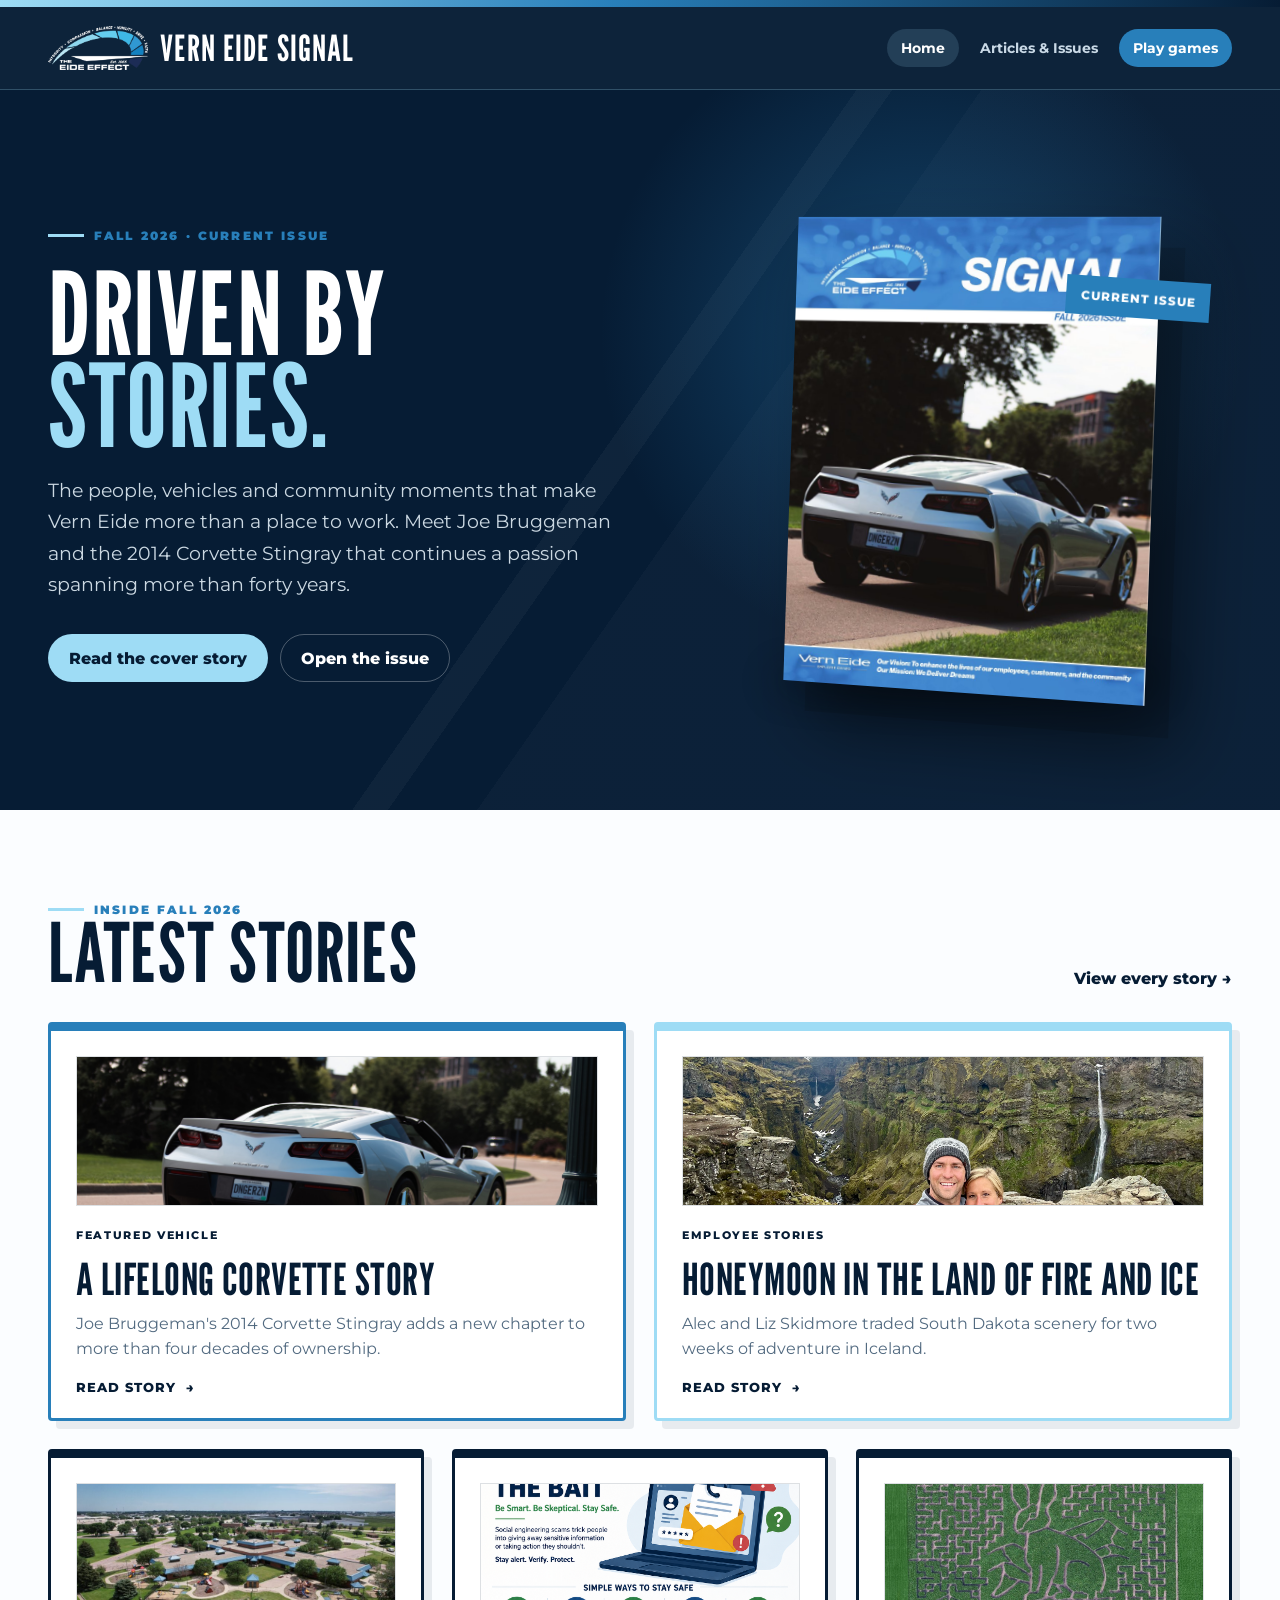
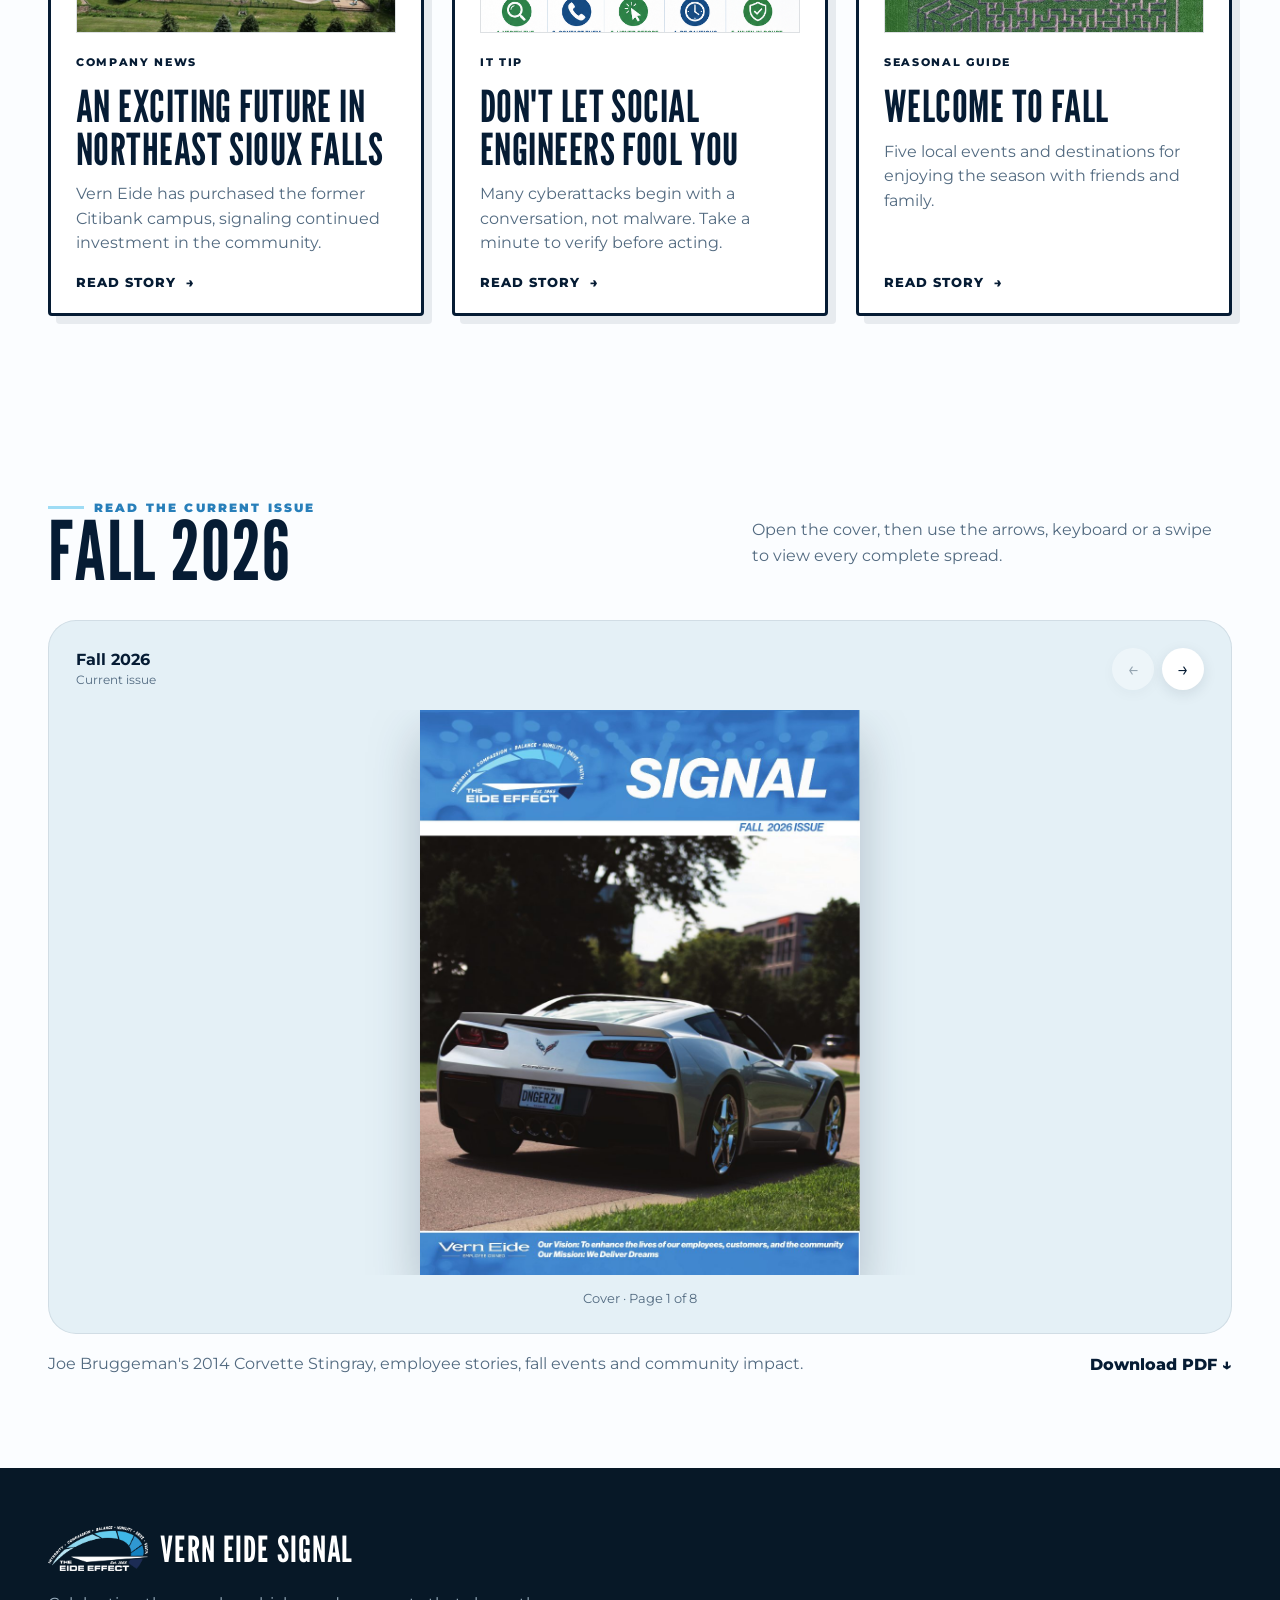
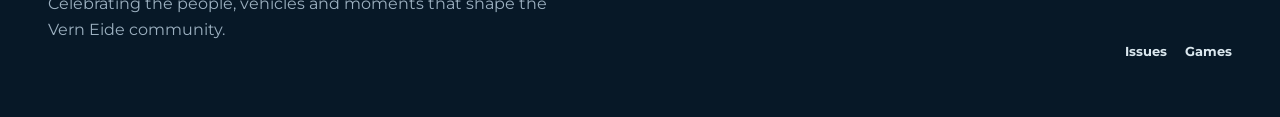
==== index.html @ 960f1b17 "Publish Vern Eide Signal site" ====
<!doctype html><html lang="en"><head><meta charset="utf-8"><meta name="viewport" content="width=device-width,initial-scale=1"><meta name="description" content="Vern Eide Signal - stories, people and daily games from Vern Eide."><title>Vern Eide Signal</title><link rel="stylesheet" href="css/site.css"></head>
<body><div class="site-shell"><div class="topline"></div><header class="site-header"><div class="nav-wrap"><a class="brand" href="index.html" aria-label="Vern Eide Signal home"><img class="brand-logo" src="assets/images/eide-effect-logo.png" alt="The Eide Effect"><span class="brand-word">Vern Eide Signal</span></a><button class="menu-button" aria-label="Open menu" aria-expanded="false">☰</button><nav class="site-nav" aria-label="Primary"><a href="index.html" aria-current="page">Home</a><a href="articles.html">Articles &amp; Issues</a><a href="games.html" class="nav-games">Play games</a></nav></div></header>
<main><section class="hero"><div class="hero-inner"><div><div class="eyebrow">Fall 2026 · Current issue</div><h1>Driven by <em>stories.</em></h1><p class="hero-copy">The people, vehicles and community moments that make Vern Eide more than a place to work. Meet Joe Bruggeman and the 2014 Corvette Stingray that continues a passion spanning more than forty years.</p><div class="button-row"><button class="button button-primary" data-article="joe-corvette">Read the cover story</button><a class="button button-secondary" href="#current-issue">Open the issue</a></div></div><div class="cover-stage"><span class="issue-tab">Current issue</span><img class="issue-cover" src="assets/pages/fall26/page-1.jpg" alt="Cover of Vern Eide Signal, Fall 2026"></div></div></section>
<section class="section"><div class="section-head"><div><div class="eyebrow">Inside Fall 2026</div><h2 class="section-title">Latest stories</h2></div><a class="text-link" href="articles.html">View every story &rarr;</a></div><div class="article-grid" data-article-grid data-limit="5"></div></section>
<section class="section current-reader" id="current-issue"><div class="section-head"><div><div class="eyebrow">Read the current issue</div><h2 class="section-title">Fall 2026</h2></div><p class="section-intro">Open the cover, then use the arrows, keyboard or a swipe to view every complete spread.</p></div><div class="archive-layout current-issue-layout"><aside class="issue-list" id="issueList" data-current-only="true" aria-label="Current issue"></aside><div><div class="reader"><div class="reader-top"><div class="reader-title"><strong id="readerTitle"></strong><span id="readerSubtitle"></span></div><div class="reader-actions"><button id="prevPage" aria-label="Previous spread">←</button><button id="nextPage" aria-label="Next spread">→</button></div></div><div class="book-stage"><div class="book cover" id="book"><img class="book-page book-page-left" id="readerPageLeft" alt=""><img class="book-page book-page-right" id="readerPageRight" alt=""></div></div><div class="page-count" id="pageCount"></div></div><div class="issue-note"><p id="issueNote"></p><a class="download-link" id="issueDownload" download>Download PDF ↓</a></div></div></div></section></main>
<footer class="site-footer"><div class="footer-inner"><div><a class="brand" href="index.html"><img class="brand-logo" src="assets/images/eide-effect-logo.png" alt="The Eide Effect"><span class="brand-word">Vern Eide Signal</span></a><p>Celebrating the people, vehicles and moments that shape the Vern Eide community.</p></div><div class="footer-links"><a href="articles.html">Issues</a><a href="games.html">Games</a></div></div></footer></div>
<div class="article-modal" id="articleModal" aria-hidden="true"><div class="modal-scrim" data-close-modal></div><article class="article-sheet" role="dialog" aria-modal="true" aria-labelledby="articleTitle"><button class="modal-close" data-close-modal aria-label="Close article">×</button><div id="articleContent"></div></article></div><script src="js/content.js"></script><script src="js/site.js"></script><script src="js/reader.js"></script></body></html>
---- css/site.css ----
@import url('https://fonts.googleapis.com/css2?family=League+Gothic&family=Montserrat:wght@400;500;600;700;800;900&display=swap');

:root {
  --ink: #061c34;
  --ink-2: #0b2f54;
  --blue: #061c34;
  --blue-bright: #287fba;
  --baby-blue: #9edcf5;
  --medium-blue: #287fba;
  --paper: #eef7fb;
  --cream: #fbfdff;
  --muted: #526a80;
  --line: rgba(16,37,61,.14);
  --shadow: 0 24px 70px rgba(13,38,61,.18);
  --radius: 22px;
}

* { box-sizing: border-box; }
html { scroll-behavior: smooth; }
body { margin: 0; font-family: "Gotham", "Montserrat", system-ui, sans-serif; color: var(--ink); background: var(--cream); }
body.modal-open { overflow: hidden; }
a { color: inherit; text-decoration: none; }
button { font: inherit; }
img { max-width: 100%; display: block; }
.site-shell { transition: filter .25s ease, transform .25s ease; }
body.modal-open .site-shell { filter: blur(7px) brightness(.62); transform: scale(.995); pointer-events: none; }

.topline { height: 7px; background: linear-gradient(90deg,var(--baby-blue),var(--medium-blue) 48%,var(--blue)); }
.site-header { position: sticky; top: 0; z-index: 20; background: rgba(6,28,52,.97); backdrop-filter: blur(16px); border-bottom: 1px solid rgba(158,220,245,.24); }
.nav-wrap { max-width: 1240px; min-height: 82px; margin: auto; padding: 0 28px; display: flex; align-items: center; justify-content: space-between; gap: 24px; }
.brand { display: inline-flex; align-items: center; gap: 12px; }
.brand-logo { width:100px; height:45px; object-fit:contain; flex:0 0 auto; }
.brand-word { color:#fff; font: 400 36px/.85 "Gotham Condensed", "League Gothic", "Arial Narrow", sans-serif; letter-spacing: .025em; text-transform: uppercase; }
.site-nav { display:flex; gap:7px; align-items:center; }
.site-nav a { padding:10px 14px; border-radius:999px; color:#c9d9e6; font-weight:700; font-size:14px; }
.site-nav a:hover,.site-nav a[aria-current="page"] { color:#fff; background:rgba(158,220,245,.15); }
.nav-games { background:var(--medium-blue)!important; color:white!important; }
.menu-button { display:none; border:0; background:none; color:#fff; font-size:26px; }

.hero { min-height: 720px; overflow:hidden; position:relative; background: var(--ink); color:white; }
.hero::before { content:""; position:absolute; inset:0; background: radial-gradient(circle at 72% 34%, rgba(40,127,186,.42), transparent 31%), linear-gradient(125deg, transparent 48%, rgba(255,255,255,.035) 48% 50%, transparent 50% 55%, rgba(255,255,255,.025) 55%); }
.hero-inner { max-width:1240px; min-height:720px; margin:auto; padding:74px 28px 64px; display:grid; grid-template-columns:1.05fr .95fr; align-items:center; gap:70px; position:relative; }
.eyebrow { display:flex; align-items:center; gap:10px; color:var(--blue-bright); font-size:12px; font-weight:900; letter-spacing:.18em; text-transform:uppercase; }
.eyebrow::before { content:""; width:36px; height:3px; background:var(--baby-blue); }
.hero h1 { font: 400 clamp(70px,9vw,126px)/.8 "Gotham Condensed", "League Gothic", "Arial Narrow", sans-serif; margin:24px 0; letter-spacing:.005em; text-transform:uppercase; }
.hero h1 em { color:var(--baby-blue); font-style:normal; }
.hero-copy { font-size:19px; line-height:1.65; color:#cbd8e2; max-width:590px; }
.button-row { display:flex; flex-wrap:wrap; gap:12px; margin-top:34px; }
.button { display:inline-flex; align-items:center; justify-content:center; min-height:48px; padding:0 20px; border-radius:999px; border:1px solid transparent; font-weight:800; cursor:pointer; transition:.2s ease; }
.button:hover { transform:translateY(-2px); }
.button-primary { background:var(--baby-blue); color:var(--ink); }
.button-secondary { border-color:rgba(255,255,255,.28); color:white; background:transparent; }
.cover-stage { position:relative; min-height:550px; display:grid; place-items:center; perspective:1400px; }
.cover-stage::after { content:""; position:absolute; width:74%; height:30px; bottom:34px; background:#06111c; filter:blur(18px); border-radius:50%; opacity:.72; }
.issue-cover { width:min(370px,80%); aspect-ratio:630/810; object-fit:cover; transform:rotateY(-12deg) rotateZ(2deg); box-shadow: 24px 30px 0 rgba(0,0,0,.12), 30px 40px 70px rgba(0,0,0,.5); position:relative; z-index:2; transition:.35s ease; }
.issue-cover:hover { transform:rotateY(-5deg) rotateZ(0); }
.issue-tab { position:absolute; z-index:3; right:4%; top:18%; padding:12px 15px; background:var(--medium-blue); color:white; font-size:12px; font-weight:800; letter-spacing:.08em; text-transform:uppercase; transform:rotate(4deg); }

.section { max-width:1240px; margin:auto; padding:92px 28px; }
.section-head { display:flex; align-items:end; justify-content:space-between; gap:24px; margin-bottom:34px; }
.section-title { margin:0; font:400 clamp(54px,7vw,82px)/.86 "Gotham Condensed", "League Gothic", "Arial Narrow", sans-serif; letter-spacing:.01em; text-transform:uppercase; }
.section-intro { color:var(--muted); max-width:480px; line-height:1.65; }
.text-link { font-weight:800; color:var(--blue); white-space:nowrap; }
.article-grid { display:grid; grid-template-columns:repeat(12,1fr); gap:28px; }
.article-card { grid-column:span 4; border:3px solid var(--blue); border-top-width:9px; border-radius:4px; padding:25px 25px 23px; cursor:pointer; display:flex; flex-direction:column; min-height:315px; background:#fff; box-shadow:8px 8px 0 rgba(6,28,52,.08); transition:.2s ease; }
.article-card:first-child { grid-column:span 6; border-color:var(--medium-blue); }
.article-card:nth-child(2) { grid-column:span 6; border-color:var(--baby-blue); }
.article-card:hover { transform:translate(-3px,-5px); box-shadow:12px 14px 0 rgba(6,28,52,.1); }
.article-card .meta { font-size:11px; font-weight:800; letter-spacing:.15em; text-transform:uppercase; color:var(--blue); }
.article-card h3 { font:400 44px/.96 "Gotham Condensed", "League Gothic", "Arial Narrow", sans-serif; letter-spacing:.01em; text-transform:uppercase; margin:16px 0 12px; }
.article-card p { color:var(--muted); line-height:1.55; margin:0 0 18px; }
.article-thumb { width:100%; height:150px; object-fit:cover; object-position:center; margin-bottom:22px; border:1px solid var(--line); }
.article-card-copy { display:flex; flex-direction:column; flex:1; }
[data-article="social-engineering"] .article-thumb { object-position:center 18%; }
.read-more { margin-top:auto; font-weight:800; font-size:13px; text-transform:uppercase; letter-spacing:.08em; }

.dispatch { background:var(--paper); }
.dispatch-inner { max-width:1240px; margin:auto; padding:78px 28px; display:grid; grid-template-columns:1fr 1fr; gap:80px; align-items:center; }
.dispatch-copy h2 { font:400 clamp(58px,7vw,86px)/.86 "Gotham Condensed", "League Gothic", "Arial Narrow", sans-serif; letter-spacing:.01em; text-transform:uppercase; margin:18px 0 24px; }
.dispatch-copy p { color:var(--muted); line-height:1.7; }
.page-fan { min-height:400px; position:relative; }
.page-fan img { position:absolute; width:270px; aspect-ratio:630/810; object-fit:cover; box-shadow:var(--shadow); border:8px solid white; }
.page-fan img:nth-child(1) { left:10%; top:28px; transform:rotate(-8deg); }
.page-fan img:nth-child(2) { left:34%; top:0; transform:rotate(4deg); }

.page-hero { background:var(--ink); color:white; padding:70px 28px 76px; }
.page-hero-inner { max-width:1184px; margin:auto; }
.page-hero h1 { font:400 clamp(72px,10vw,126px)/.8 "Gotham Condensed", "League Gothic", "Arial Narrow", sans-serif; letter-spacing:.01em; text-transform:uppercase; margin:28px 0 20px; }
.page-hero p { color:#cbd8e2; max-width:660px; line-height:1.65; font-size:18px; }

.archive-layout { display:grid; grid-template-columns:260px 1fr; gap:46px; align-items:start; }
.current-issue-layout { grid-template-columns:1fr; }
.current-issue-layout .issue-list { display:none; }
.issue-list { display:grid; gap:10px; position:sticky; top:112px; }
.issue-choice { border:1px solid var(--line); background:white; text-align:left; padding:16px; border-radius:14px; cursor:pointer; color:var(--ink); }
.issue-choice strong,.issue-choice span { display:block; }
.issue-choice span { color:var(--muted); font-size:12px; margin-top:4px; }
.issue-choice.active { color:white; background:var(--blue); border-color:var(--blue); }
.reader { background:#e4f0f6; border-radius:28px; padding:28px; min-height:650px; box-shadow:inset 0 0 0 1px rgba(16,37,61,.09); }
.reader-top { display:flex; justify-content:space-between; align-items:center; margin-bottom:20px; gap:16px; }
.reader-title strong,.reader-title span { display:block; }
.reader-title span { color:var(--muted); font-size:12px; margin-top:3px; }
.reader-actions { display:flex; gap:8px; }
.reader-actions button { width:42px; height:42px; border-radius:50%; border:0; background:white; color:var(--ink); font-size:20px; cursor:pointer; box-shadow:0 4px 14px rgba(16,37,61,.1); }
.reader-actions button:disabled { opacity:.35; }
.book-stage { position:relative; display:grid; place-items:center; min-height:530px; perspective:1800px; overflow:hidden; }
.book { position:relative; width:min(900px,100%); aspect-ratio:1260/810; display:grid; grid-template-columns:1fr 1fr; transform-style:preserve-3d; filter:drop-shadow(0 25px 25px rgba(16,37,61,.25)); transition:width .45s ease, aspect-ratio .45s ease; }
.book::after { content:""; position:absolute; z-index:3; left:50%; top:0; bottom:0; width:2px; transform:translateX(-1px); background:linear-gradient(90deg,rgba(0,0,0,.26),rgba(255,255,255,.6),rgba(0,0,0,.18)); box-shadow:0 0 14px rgba(0,0,0,.22); }
.book.cover,.book.single-last { width:min(440px,55%); aspect-ratio:630/810; display:block; }
.book.cover::after,.book.single-last::after { display:none; }
.book-page { width:100%; height:100%; min-width:0; object-fit:contain; background:white; backface-visibility:hidden; }
.book-page-left { transform-origin:right center; }
.book-page-right { transform-origin:left center; }
.book.cover .book-page-right,.book.single-last .book-page-right { display:none; }
.book.flipping-next:not(.from-cover) .book-page-right,.book.cover.flipping-next .book-page-left,.book.from-cover.flipping-next .book-page-left { animation:flipNext .56s ease both; }
.book.flipping-prev .book-page-left { animation:flipPrev .56s ease both; }
@keyframes flipNext { 0%{transform:rotateY(0);filter:brightness(1)} 48%{transform:rotateY(-88deg);filter:brightness(.62)} 49%{opacity:0} 50%{transform:rotateY(88deg);opacity:0} 51%{opacity:1} 100%{transform:rotateY(0);filter:brightness(1)} }
@keyframes flipPrev { 0%{transform:rotateY(0)} 48%{transform:rotateY(88deg);filter:brightness(.62)} 49%{opacity:0} 50%{transform:rotateY(-88deg);opacity:0} 51%{opacity:1} 100%{transform:rotateY(0)} }
.page-count { text-align:center; color:var(--muted); font-size:13px; margin-top:15px; }
.issue-note { margin-top:18px; display:flex; align-items:center; justify-content:space-between; gap:18px; }
.issue-note p { color:var(--muted); margin:0; line-height:1.5; }
.download-link { color:var(--blue); font-weight:800; white-space:nowrap; }

.game-feature-grid { display:grid; grid-template-columns:1fr 1fr; gap:24px; }
.game-feature { min-height:460px; border-radius:28px; padding:40px; overflow:hidden; position:relative; display:flex; flex-direction:column; color:white; background:var(--ink); }
.game-feature.sudoku { background:var(--medium-blue); }
.game-feature h2 { font:400 70px/.9 "Gotham Condensed", "League Gothic", "Arial Narrow", sans-serif; letter-spacing:.02em; text-transform:uppercase; margin:16px 0; }
.game-feature p { color:#dbe8ef; line-height:1.6; max-width:420px; }
.game-feature .button { align-self:flex-start; margin-top:auto; background:white; color:var(--ink); }
.tile-art { position:absolute; right:-8px; bottom:-18px; display:grid; grid-template-columns:repeat(5,54px); gap:6px; transform:rotate(-8deg); opacity:.95; }
.tile-art span { width:54px;height:54px;display:grid;place-items:center;background:#42546a;color:white;font-weight:800;font-size:22px;border-radius:4px; }
.tile-art .blue { background:#005CB9; }.tile-art .yellow{background:#F5A623;color:var(--ink)}
.sudoku-art { position:absolute; width:250px; height:250px; right:-20px; bottom:-18px; display:grid;grid-template-columns:repeat(9,1fr); background:white;border:3px solid var(--ink);transform:rotate(7deg); }
.sudoku-art span { border:1px solid #b6c1c8; display:grid;place-items:center;color:var(--ink);font-weight:700; }

.article-modal { position:fixed; inset:0; z-index:100; display:none; place-items:center; padding:28px; }
.article-modal.open { display:grid; }
.modal-scrim { position:absolute; inset:0; background:rgba(5,16,27,.68); }
.article-sheet { position:relative; width:min(900px,100%); max-height:90vh; overflow:auto; background:var(--cream); border-radius:24px; box-shadow:0 30px 100px rgba(0,0,0,.45); }
.modal-close { position:sticky; float:right; top:18px; right:18px; z-index:2; width:44px;height:44px;border:0;border-radius:50%;background:var(--ink);color:white;font-size:25px;cursor:pointer; margin:18px; }
.article-image { height:310px; overflow:hidden; clear:both; background:var(--paper); }
.article-image img { width:100%; height:100%; object-fit:cover; object-position:center 34%; filter:saturate(.88); }
.article-image-social-engineering { height:min(62vh,620px); background:#fff; }
.article-image-social-engineering img { object-fit:contain; object-position:center; filter:none; }
.article-copy { max-width:700px; margin:auto; padding:54px 32px 68px; }
.article-copy .category { color:var(--blue); text-transform:uppercase; letter-spacing:.16em; font-size:12px; font-weight:800; }
.article-copy h2 { font:400 clamp(58px,8vw,88px)/.86 "Gotham Condensed", "League Gothic", "Arial Narrow", sans-serif; letter-spacing:.01em; text-transform:uppercase; margin:20px 0; }
.article-copy .dek { font:700 20px/1.45 "Gotham", "Montserrat", sans-serif; color:var(--muted); }
.article-copy .byline { font-size:12px;font-weight:800;text-transform:uppercase;letter-spacing:.1em;border-block:1px solid var(--line);padding:16px 0;margin:26px 0 30px; }
.article-copy .body p { font:500 18px/1.75 "Gotham", "Montserrat", sans-serif; margin:0 0 1.25em; }

.site-footer { background:#071827; color:white; }
.footer-inner { max-width:1240px; margin:auto; padding:58px 28px; display:flex; justify-content:space-between; gap:32px; align-items:end; }
.footer-inner p { color:#9cb0c0; max-width:520px; line-height:1.6; }
.footer-links { display:flex; gap:18px; color:#dbe8ef; font-size:13px; font-weight:700; }
.corrupt-note { margin-top:28px; padding:16px 18px; border:1px dashed #bdc8cd; border-radius:14px; color:var(--muted); font-size:13px; }

@media (max-width:900px) {
  .hero-inner,.dispatch-inner { grid-template-columns:1fr; }
  .hero-inner { padding-top:60px; }
  .cover-stage { min-height:460px; }
  .article-card,.article-card:first-child,.article-card:nth-child(2) { grid-column:span 6; }
  .archive-layout { grid-template-columns:1fr; }
  .issue-list { position:static; grid-template-columns:repeat(2,1fr); }
  .game-feature-grid { grid-template-columns:1fr; }
}
@media (max-width:680px) {
  .nav-wrap { min-height:70px;padding:0 18px; }
  .site-nav { display:none; position:absolute; left:0;right:0;top:70px;background:var(--ink);padding:16px 18px 22px;flex-direction:column;align-items:stretch;border-bottom:1px solid rgba(158,220,245,.24); }
  .site-nav.open { display:flex; }
  .menu-button { display:block; }
  .hero-inner { padding-inline:20px;gap:20px; }
  .hero h1 { font-size:58px; }
  .section,.dispatch-inner { padding:64px 20px; }
  .section-head { align-items:start;flex-direction:column; }
  .article-card,.article-card:first-child,.article-card:nth-child(2) { grid-column:1/-1; min-height:250px; }
  .brand-logo { width:74px; height:34px; }.brand-word{font-size:29px}
  .page-fan { min-height:330px; }.page-fan img{width:210px}.page-fan img:nth-child(2){left:32%}
  .issue-list { grid-template-columns:1fr; }
  .reader { padding:16px;min-height:420px; }.book-stage{min-height:340px}.book{width:100%}.book.cover,.book.single-last{width:56%}
  .issue-note,.footer-inner { align-items:start;flex-direction:column; }
  .game-feature { padding:30px;min-height:430px; }.tile-art{opacity:.42}.sudoku-art{opacity:.42}
  .article-modal { padding:10px; }.article-image{height:220px}.article-copy{padding:38px 22px 50px}
}
@media (prefers-reduced-motion:reduce){*,*::before,*::after{scroll-behavior:auto!important;animation-duration:.01ms!important;transition-duration:.01ms!important}}
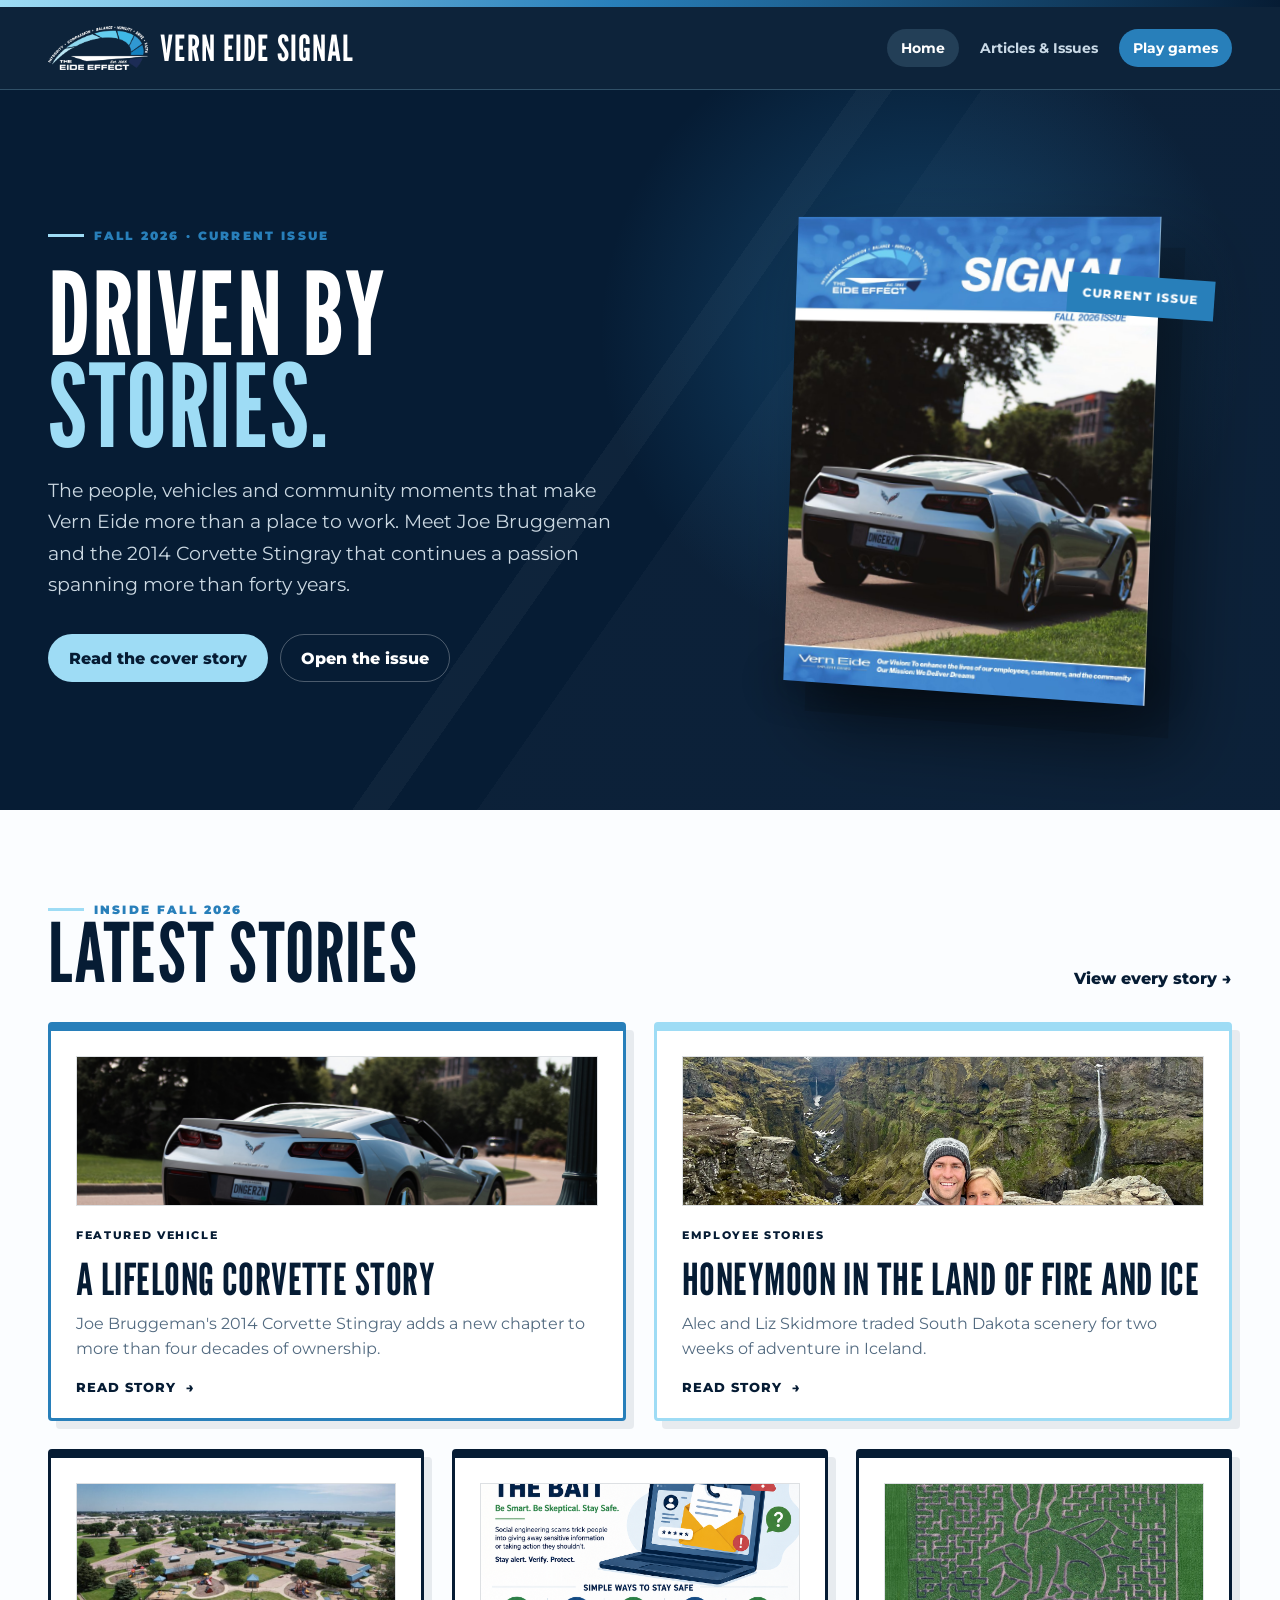
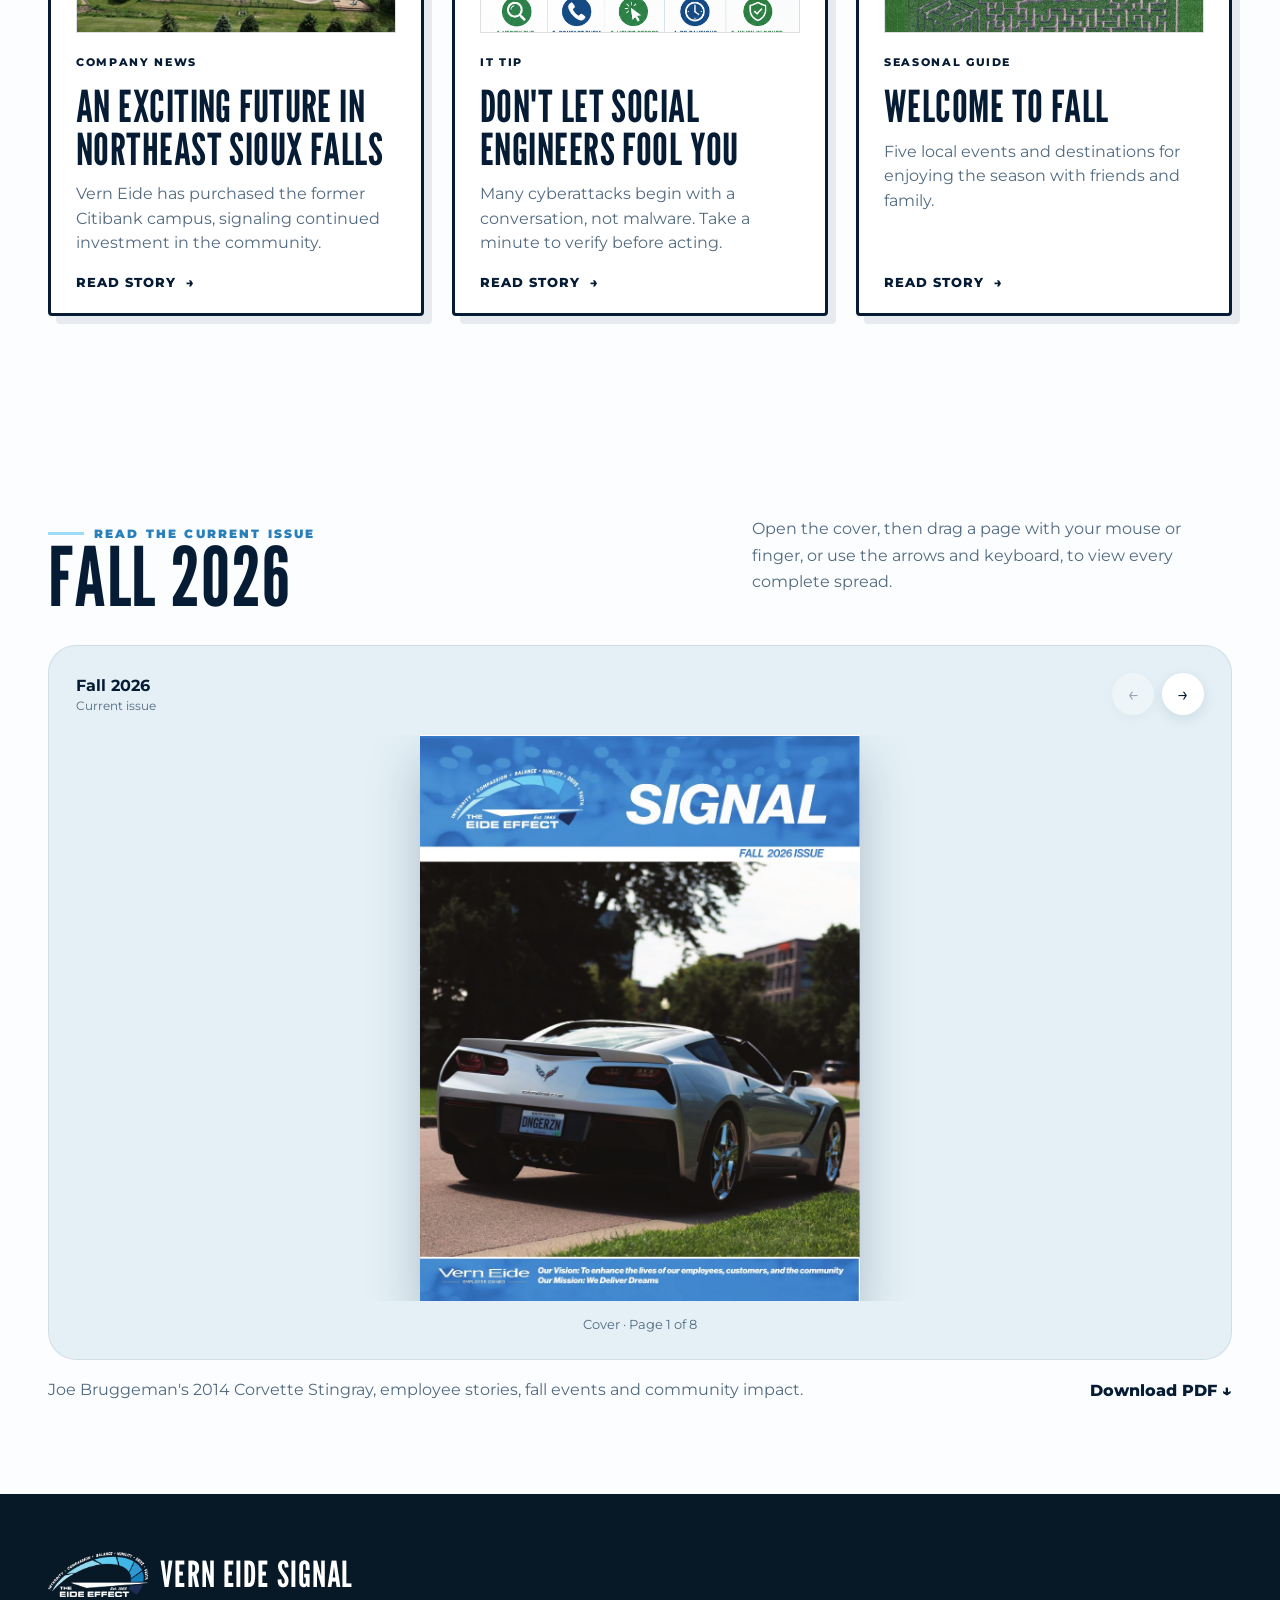
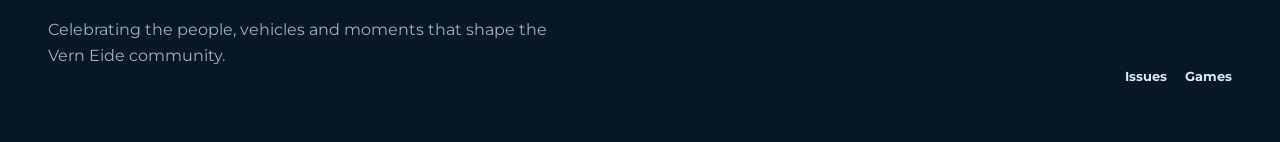
==== commit b190ceba: "Enhance issue reader and restore game interactions" ====
--- a/index.html
+++ b/index.html
@@ -1,7 +1,7 @@
 <!doctype html><html lang="en"><head><meta charset="utf-8"><meta name="viewport" content="width=device-width,initial-scale=1"><meta name="description" content="Vern Eide Signal - stories, people and daily games from Vern Eide."><title>Vern Eide Signal</title><link rel="stylesheet" href="css/site.css"></head>
-<body><div class="site-shell"><div class="topline"></div><header class="site-header"><div class="nav-wrap"><a class="brand" href="index.html" aria-label="Vern Eide Signal home"><img class="brand-logo" src="assets/images/eide-effect-logo.png" alt="The Eide Effect"><span class="brand-word">Vern Eide Signal</span></a><button class="menu-button" aria-label="Open menu" aria-expanded="false">☰</button><nav class="site-nav" aria-label="Primary"><a href="index.html" aria-current="page">Home</a><a href="articles.html">Articles &amp; Issues</a><a href="games.html" class="nav-games">Play games</a></nav></div></header>
-<main><section class="hero"><div class="hero-inner"><div><div class="eyebrow">Fall 2026 · Current issue</div><h1>Driven by <em>stories.</em></h1><p class="hero-copy">The people, vehicles and community moments that make Vern Eide more than a place to work. Meet Joe Bruggeman and the 2014 Corvette Stingray that continues a passion spanning more than forty years.</p><div class="button-row"><button class="button button-primary" data-article="joe-corvette">Read the cover story</button><a class="button button-secondary" href="#current-issue">Open the issue</a></div></div><div class="cover-stage"><span class="issue-tab">Current issue</span><img class="issue-cover" src="assets/pages/fall26/page-1.jpg" alt="Cover of Vern Eide Signal, Fall 2026"></div></div></section>
-<section class="section"><div class="section-head"><div><div class="eyebrow">Inside Fall 2026</div><h2 class="section-title">Latest stories</h2></div><a class="text-link" href="articles.html">View every story &rarr;</a></div><div class="article-grid" data-article-grid data-limit="5"></div></section>
-<section class="section current-reader" id="current-issue"><div class="section-head"><div><div class="eyebrow">Read the current issue</div><h2 class="section-title">Fall 2026</h2></div><p class="section-intro">Open the cover, then use the arrows, keyboard or a swipe to view every complete spread.</p></div><div class="archive-layout current-issue-layout"><aside class="issue-list" id="issueList" data-current-only="true" aria-label="Current issue"></aside><div><div class="reader"><div class="reader-top"><div class="reader-title"><strong id="readerTitle"></strong><span id="readerSubtitle"></span></div><div class="reader-actions"><button id="prevPage" aria-label="Previous spread">←</button><button id="nextPage" aria-label="Next spread">→</button></div></div><div class="book-stage"><div class="book cover" id="book"><img class="book-page book-page-left" id="readerPageLeft" alt=""><img class="book-page book-page-right" id="readerPageRight" alt=""></div></div><div class="page-count" id="pageCount"></div></div><div class="issue-note"><p id="issueNote"></p><a class="download-link" id="issueDownload" download>Download PDF ↓</a></div></div></div></section></main>
-<footer class="site-footer"><div class="footer-inner"><div><a class="brand" href="index.html"><img class="brand-logo" src="assets/images/eide-effect-logo.png" alt="The Eide Effect"><span class="brand-word">Vern Eide Signal</span></a><p>Celebrating the people, vehicles and moments that shape the Vern Eide community.</p></div><div class="footer-links"><a href="articles.html">Issues</a><a href="games.html">Games</a></div></div></footer></div>
+<body><div class="site-shell"><div class="topline"></div><header class="site-header"><div class="nav-wrap"><a class="brand" href="./" aria-label="Vern Eide Signal home"><img class="brand-logo" src="assets/images/eide-effect-logo.png" alt="The Eide Effect"><span class="brand-word">Vern Eide Signal</span></a><button class="menu-button" aria-label="Open menu" aria-expanded="false">☰</button><nav class="site-nav" aria-label="Primary"><a href="./" aria-current="page">Home</a><a href="articles/">Articles &amp; Issues</a><a href="games/" class="nav-games">Play games</a></nav></div></header>
+<main><section class="hero"><div class="hero-inner"><div><div class="eyebrow">Fall 2026 · Current issue</div><h1>Driven by <em>stories.</em></h1><p class="hero-copy">The people, vehicles and community moments that make Vern Eide more than a place to work. Meet Joe Bruggeman and the 2014 Corvette Stingray that continues a passion spanning more than forty years.</p><div class="button-row"><button class="button button-primary" data-article="joe-corvette">Read the cover story</button><a class="button button-secondary" href="#current-issue">Open the issue</a></div></div><a class="cover-stage" href="#current-issue" aria-label="Open the current Fall 2026 issue"><span class="issue-tab">Current issue</span><img class="issue-cover" src="assets/pages/fall26/page-1.jpg" alt="Cover of Vern Eide Signal, Fall 2026"></a></div></section>
+<section class="section"><div class="section-head"><div><div class="eyebrow">Inside Fall 2026</div><h2 class="section-title">Latest stories</h2></div><a class="text-link" href="articles/">View every story &rarr;</a></div><div class="article-grid" data-article-grid data-limit="5"></div></section>
+<section class="section current-reader" id="current-issue"><div class="section-head"><div><div class="eyebrow">Read the current issue</div><h2 class="section-title">Fall 2026</h2></div><p class="section-intro">Open the cover, then drag a page with your mouse or finger, or use the arrows and keyboard, to view every complete spread.</p></div><div class="archive-layout current-issue-layout"><aside class="issue-list" id="issueList" data-current-only="true" aria-label="Current issue"></aside><div><div class="reader"><div class="reader-top"><div class="reader-title"><strong id="readerTitle"></strong><span id="readerSubtitle"></span></div><div class="reader-actions"><button id="prevPage" aria-label="Previous spread">←</button><button id="nextPage" aria-label="Next spread">→</button></div></div><div class="book-stage"><div class="book cover" id="book" role="group" aria-label="Interactive issue reader. Drag left or right to turn pages."><img class="book-page book-page-left" id="readerPageLeft" alt=""><img class="book-page book-page-right" id="readerPageRight" alt=""></div></div><div class="page-count" id="pageCount"></div></div><div class="issue-note"><p id="issueNote"></p><a class="download-link" id="issueDownload" download>Download PDF ↓</a></div></div></div></section></main>
+<footer class="site-footer"><div class="footer-inner"><div><a class="brand" href="./"><img class="brand-logo" src="assets/images/eide-effect-logo.png" alt="The Eide Effect"><span class="brand-word">Vern Eide Signal</span></a><p>Celebrating the people, vehicles and moments that shape the Vern Eide community.</p></div><div class="footer-links"><a href="articles/">Issues</a><a href="games/">Games</a></div></div></footer></div>
 <div class="article-modal" id="articleModal" aria-hidden="true"><div class="modal-scrim" data-close-modal></div><article class="article-sheet" role="dialog" aria-modal="true" aria-labelledby="articleTitle"><button class="modal-close" data-close-modal aria-label="Close article">×</button><div id="articleContent"></div></article></div><script src="js/content.js"></script><script src="js/site.js"></script><script src="js/reader.js"></script></body></html>
--- a/css/site.css
+++ b/css/site.css
@@ -50,11 +50,15 @@
 .button:hover { transform:translateY(-2px); }
 .button-primary { background:var(--baby-blue); color:var(--ink); }
 .button-secondary { border-color:rgba(255,255,255,.28); color:white; background:transparent; }
-.cover-stage { position:relative; min-height:550px; display:grid; place-items:center; perspective:1400px; }
-.cover-stage::after { content:""; position:absolute; width:74%; height:30px; bottom:34px; background:#06111c; filter:blur(18px); border-radius:50%; opacity:.72; }
-.issue-cover { width:min(370px,80%); aspect-ratio:630/810; object-fit:cover; transform:rotateY(-12deg) rotateZ(2deg); box-shadow: 24px 30px 0 rgba(0,0,0,.12), 30px 40px 70px rgba(0,0,0,.5); position:relative; z-index:2; transition:.35s ease; }
-.issue-cover:hover { transform:rotateY(-5deg) rotateZ(0); }
-.issue-tab { position:absolute; z-index:3; right:4%; top:18%; padding:12px 15px; background:var(--medium-blue); color:white; font-size:12px; font-weight:800; letter-spacing:.08em; text-transform:uppercase; transform:rotate(4deg); }
+.cover-stage { position:relative; min-height:550px; display:grid; place-items:center; perspective:1400px; cursor:pointer; outline:none; --cover-shift-x:0px; --cover-shift-y:0px; --cover-tilt-x:0deg; --cover-tilt-y:0deg; --tab-shift-x:0px; --tab-shift-y:0px; }
+.cover-stage::after { content:""; position:absolute; width:74%; height:30px; bottom:34px; background:#06111c; filter:blur(18px); border-radius:50%; opacity:.72; pointer-events:none; }
+.issue-cover { width:min(370px,80%); aspect-ratio:630/810; object-fit:cover; transform:translate3d(var(--cover-shift-x),var(--cover-shift-y),0) rotateX(var(--cover-tilt-x)) rotateY(calc(-12deg + var(--cover-tilt-y))) rotateZ(2deg); box-shadow:24px 30px 0 rgba(0,0,0,.12),30px 40px 70px rgba(0,0,0,.5); position:relative; z-index:2; transition:transform .35s ease,box-shadow .35s ease; pointer-events:none; will-change:transform; }
+.cover-stage:hover .issue-cover,.cover-stage:focus-visible .issue-cover { transform:translate3d(var(--cover-shift-x),var(--cover-shift-y),14px) rotateX(var(--cover-tilt-x)) rotateY(calc(-5deg + var(--cover-tilt-y))) rotateZ(0) scale(1.015); box-shadow:28px 34px 0 rgba(0,0,0,.1),34px 46px 82px rgba(0,0,0,.56); }
+.cover-stage.is-tracking .issue-cover { transition:transform 80ms linear,box-shadow .2s ease; }
+.issue-tab { position:absolute; z-index:3; right:4%; top:18%; padding:12px 15px; background:var(--medium-blue); color:white; font-size:12px; font-weight:800; letter-spacing:.08em; text-transform:uppercase; transform:translate3d(var(--tab-shift-x),var(--tab-shift-y),20px) rotate(4deg); transition:transform .35s ease,background .2s ease; pointer-events:none; will-change:transform; }
+.cover-stage:hover .issue-tab,.cover-stage:focus-visible .issue-tab { background:var(--blue-bright); transform:translate3d(var(--tab-shift-x),var(--tab-shift-y),20px) rotate(1deg) scale(1.04); }
+.cover-stage.is-tracking .issue-tab { transition:transform 100ms linear,background .2s ease; }
+.cover-stage:focus-visible { border-radius:24px; box-shadow:0 0 0 3px var(--baby-blue); }
 
 .section { max-width:1240px; margin:auto; padding:92px 28px; }
 .section-head { display:flex; align-items:end; justify-content:space-between; gap:24px; margin-bottom:34px; }
@@ -104,14 +108,18 @@
 .reader-actions button { width:42px; height:42px; border-radius:50%; border:0; background:white; color:var(--ink); font-size:20px; cursor:pointer; box-shadow:0 4px 14px rgba(16,37,61,.1); }
 .reader-actions button:disabled { opacity:.35; }
 .book-stage { position:relative; display:grid; place-items:center; min-height:530px; perspective:1800px; overflow:hidden; }
-.book { position:relative; width:min(900px,100%); aspect-ratio:1260/810; display:grid; grid-template-columns:1fr 1fr; transform-style:preserve-3d; filter:drop-shadow(0 25px 25px rgba(16,37,61,.25)); transition:width .45s ease, aspect-ratio .45s ease; }
+.book { position:relative; width:min(900px,100%); aspect-ratio:1260/810; display:grid; grid-template-columns:1fr 1fr; transform-style:preserve-3d; filter:drop-shadow(0 25px 25px rgba(16,37,61,.25)); transition:width .45s ease, aspect-ratio .45s ease; cursor:grab; touch-action:pan-y; user-select:none; -webkit-user-select:none; }
 .book::after { content:""; position:absolute; z-index:3; left:50%; top:0; bottom:0; width:2px; transform:translateX(-1px); background:linear-gradient(90deg,rgba(0,0,0,.26),rgba(255,255,255,.6),rgba(0,0,0,.18)); box-shadow:0 0 14px rgba(0,0,0,.22); }
 .book.cover,.book.single-last { width:min(440px,55%); aspect-ratio:630/810; display:block; }
 .book.cover::after,.book.single-last::after { display:none; }
-.book-page { width:100%; height:100%; min-width:0; object-fit:contain; background:white; backface-visibility:hidden; }
+.book-page { width:100%; height:100%; min-width:0; object-fit:contain; background:white; backface-visibility:hidden; -webkit-user-drag:none; }
 .book-page-left { transform-origin:right center; }
 .book-page-right { transform-origin:left center; }
 .book.cover .book-page-right,.book.single-last .book-page-right { display:none; }
+.book.dragging { cursor:grabbing; }
+.book.dragging .book-page { pointer-events:none; }
+.book.drag-next:not(.cover) .book-page-right,.book.cover.drag-next .book-page-left,.book.drag-prev .book-page-left { position:relative; z-index:4; transform:rotateY(var(--page-rotation,0deg)); filter:brightness(var(--page-brightness,1)); box-shadow:0 10px 28px rgba(16,37,61,.24); will-change:transform,filter; }
+.book.settling.drag-next:not(.cover) .book-page-right,.book.cover.settling.drag-next .book-page-left,.book.settling.drag-prev .book-page-left { transition:transform .2s cubic-bezier(.22,.75,.24,1),filter .2s ease; }
 .book.flipping-next:not(.from-cover) .book-page-right,.book.cover.flipping-next .book-page-left,.book.from-cover.flipping-next .book-page-left { animation:flipNext .56s ease both; }
 .book.flipping-prev .book-page-left { animation:flipPrev .56s ease both; }
 @keyframes flipNext { 0%{transform:rotateY(0);filter:brightness(1)} 48%{transform:rotateY(-88deg);filter:brightness(.62)} 49%{opacity:0} 50%{transform:rotateY(88deg);opacity:0} 51%{opacity:1} 100%{transform:rotateY(0);filter:brightness(1)} }
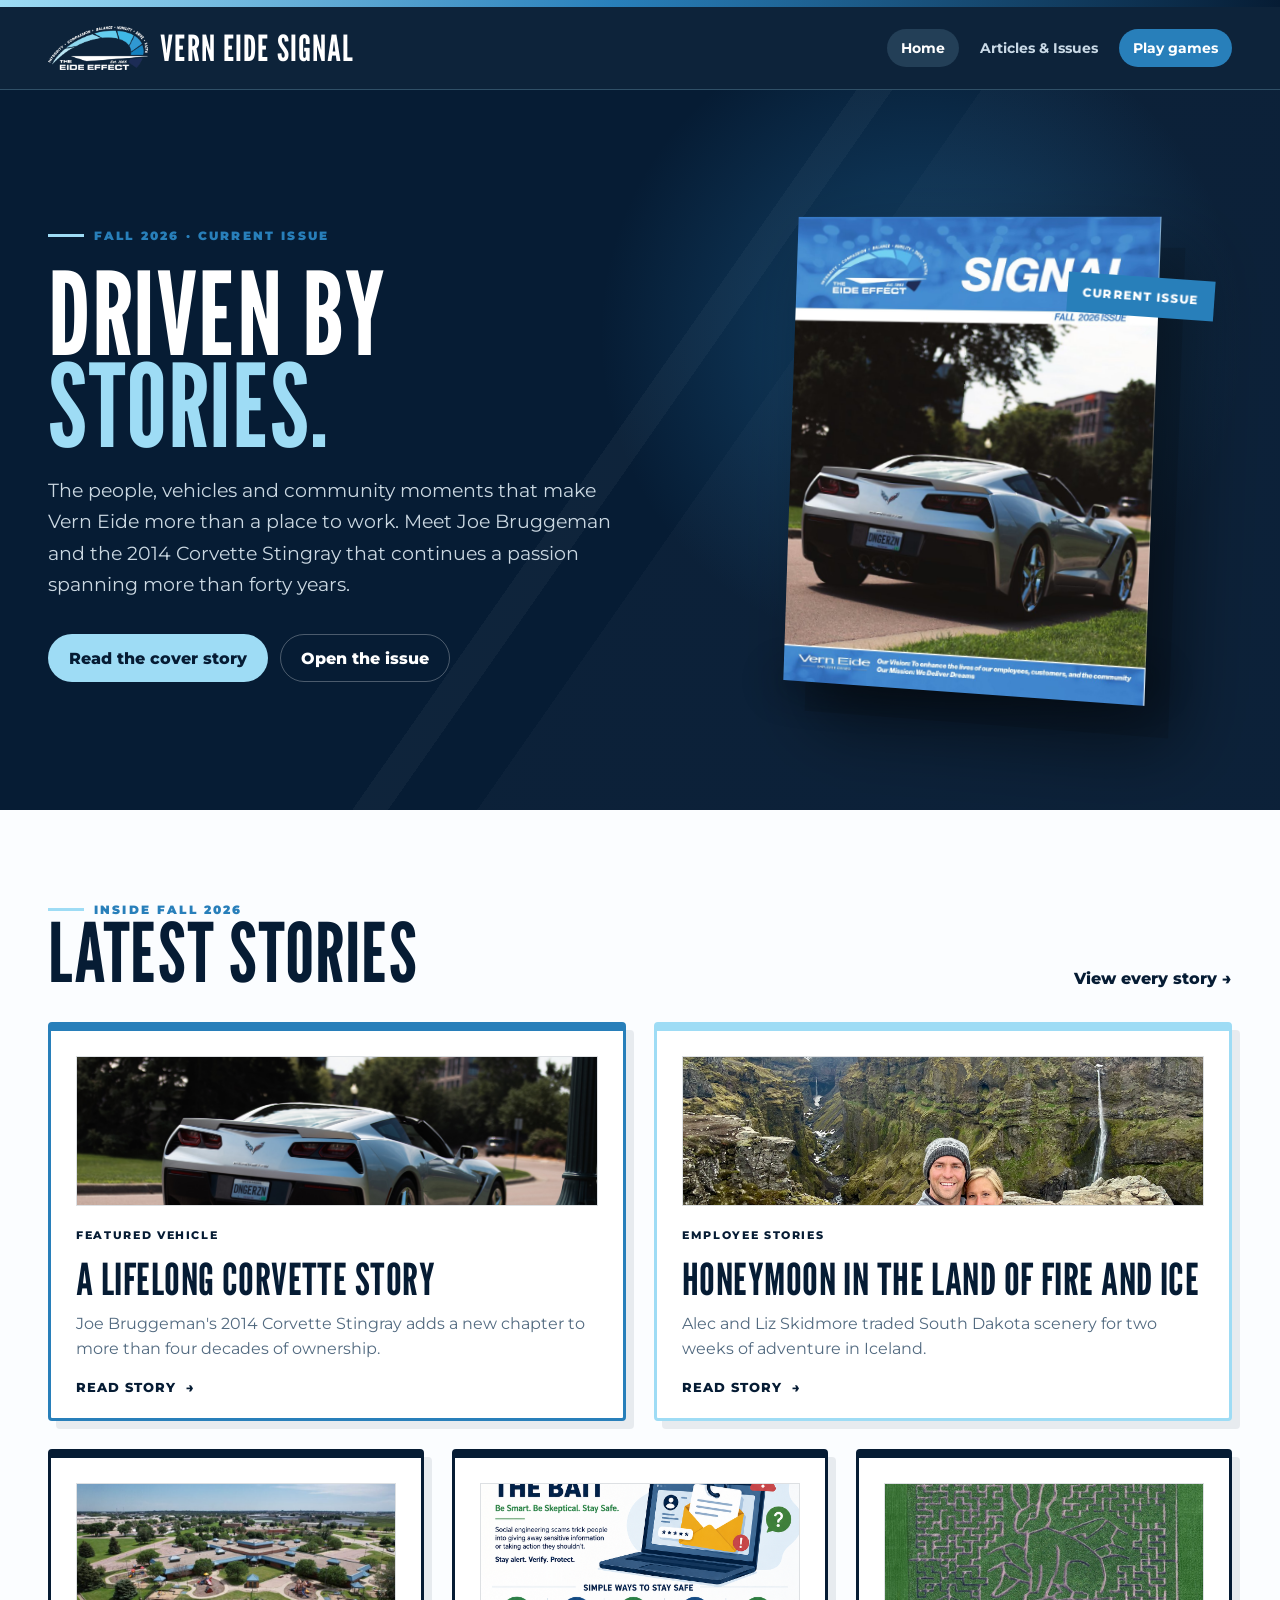
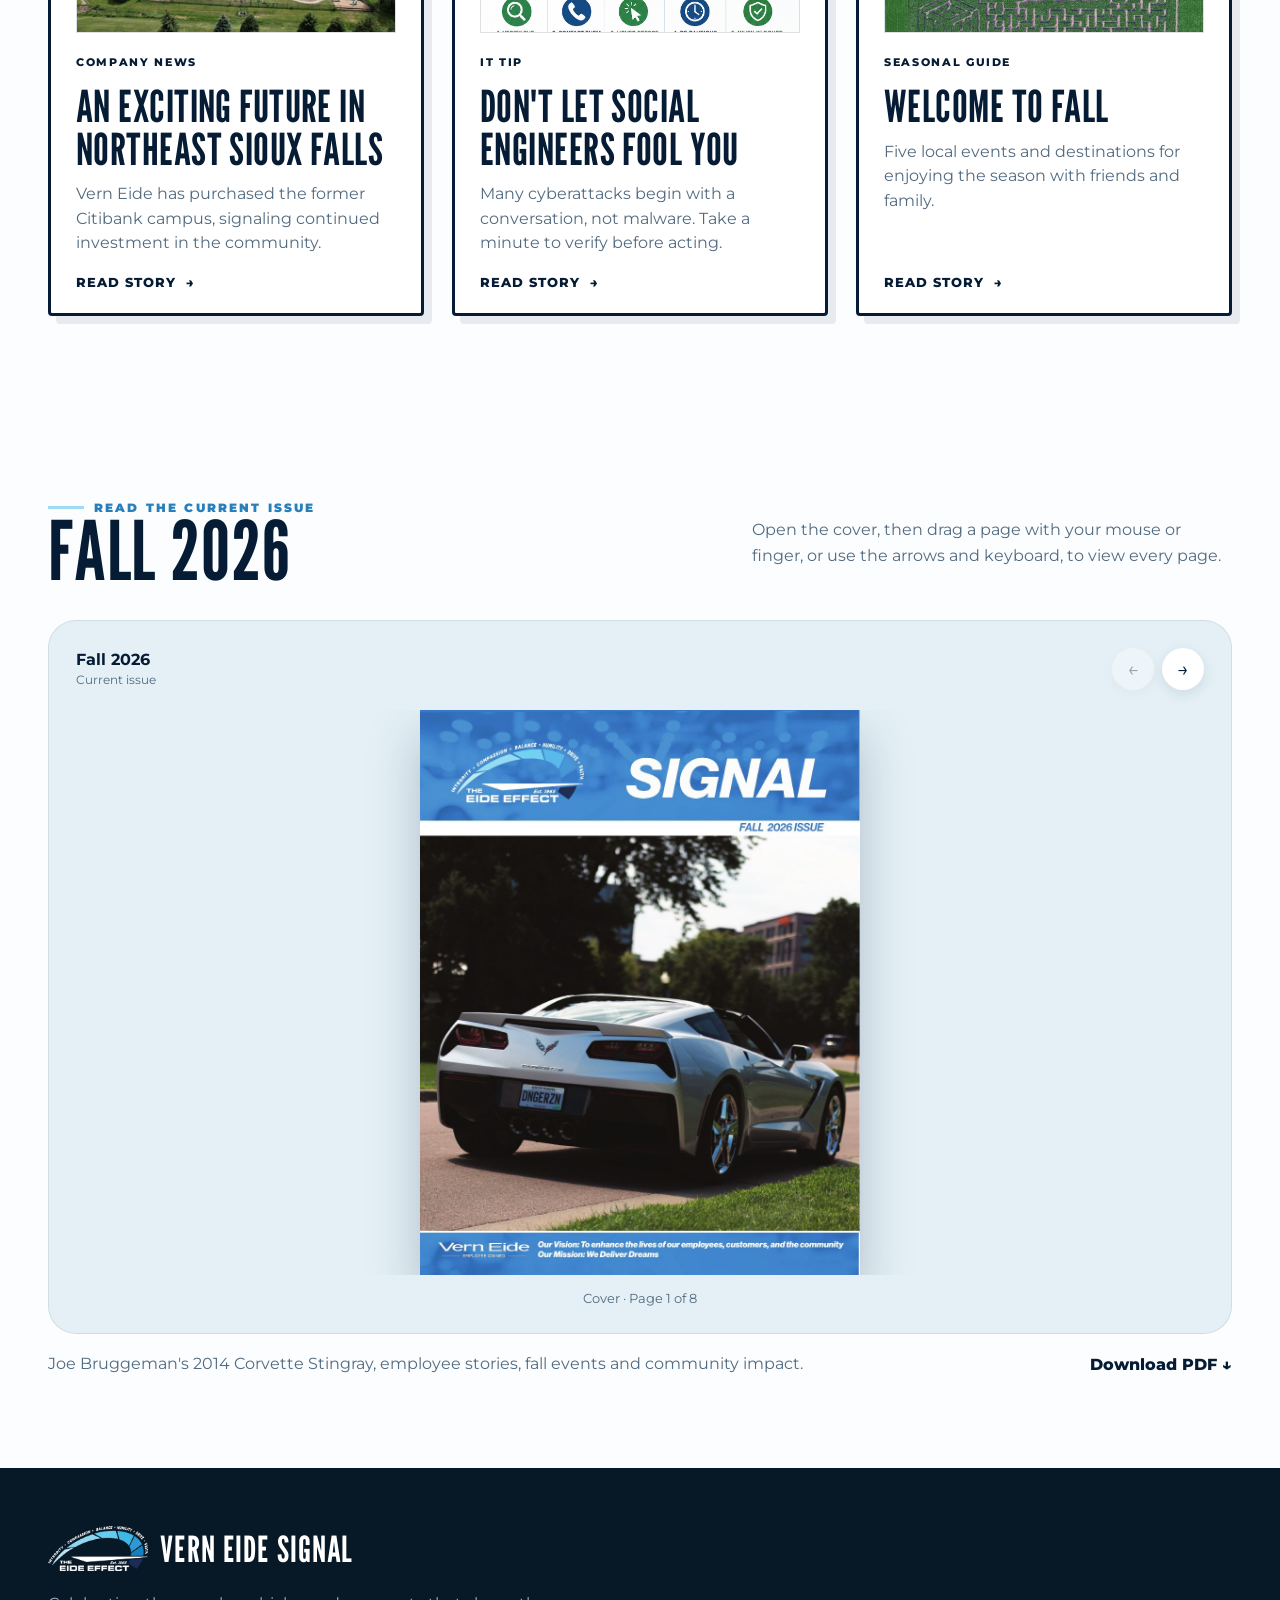
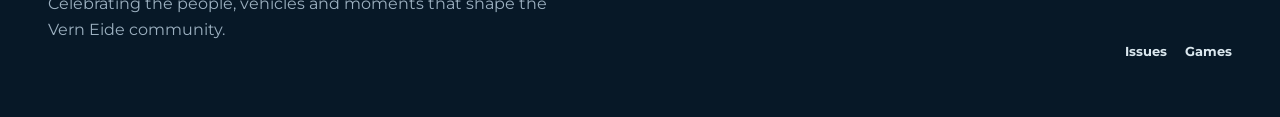
==== commit 525f0e47: "Improve mobile layouts and game experience" ====
--- a/index.html
+++ b/index.html
@@ -2,6 +2,6 @@
 <body><div class="site-shell"><div class="topline"></div><header class="site-header"><div class="nav-wrap"><a class="brand" href="./" aria-label="Vern Eide Signal home"><img class="brand-logo" src="assets/images/eide-effect-logo.png" alt="The Eide Effect"><span class="brand-word">Vern Eide Signal</span></a><button class="menu-button" aria-label="Open menu" aria-expanded="false">☰</button><nav class="site-nav" aria-label="Primary"><a href="./" aria-current="page">Home</a><a href="articles/">Articles &amp; Issues</a><a href="games/" class="nav-games">Play games</a></nav></div></header>
 <main><section class="hero"><div class="hero-inner"><div><div class="eyebrow">Fall 2026 · Current issue</div><h1>Driven by <em>stories.</em></h1><p class="hero-copy">The people, vehicles and community moments that make Vern Eide more than a place to work. Meet Joe Bruggeman and the 2014 Corvette Stingray that continues a passion spanning more than forty years.</p><div class="button-row"><button class="button button-primary" data-article="joe-corvette">Read the cover story</button><a class="button button-secondary" href="#current-issue">Open the issue</a></div></div><a class="cover-stage" href="#current-issue" aria-label="Open the current Fall 2026 issue"><span class="issue-tab">Current issue</span><img class="issue-cover" src="assets/pages/fall26/page-1.jpg" alt="Cover of Vern Eide Signal, Fall 2026"></a></div></section>
 <section class="section"><div class="section-head"><div><div class="eyebrow">Inside Fall 2026</div><h2 class="section-title">Latest stories</h2></div><a class="text-link" href="articles/">View every story &rarr;</a></div><div class="article-grid" data-article-grid data-limit="5"></div></section>
-<section class="section current-reader" id="current-issue"><div class="section-head"><div><div class="eyebrow">Read the current issue</div><h2 class="section-title">Fall 2026</h2></div><p class="section-intro">Open the cover, then drag a page with your mouse or finger, or use the arrows and keyboard, to view every complete spread.</p></div><div class="archive-layout current-issue-layout"><aside class="issue-list" id="issueList" data-current-only="true" aria-label="Current issue"></aside><div><div class="reader"><div class="reader-top"><div class="reader-title"><strong id="readerTitle"></strong><span id="readerSubtitle"></span></div><div class="reader-actions"><button id="prevPage" aria-label="Previous spread">←</button><button id="nextPage" aria-label="Next spread">→</button></div></div><div class="book-stage"><div class="book cover" id="book" role="group" aria-label="Interactive issue reader. Drag left or right to turn pages."><img class="book-page book-page-left" id="readerPageLeft" alt=""><img class="book-page book-page-right" id="readerPageRight" alt=""></div></div><div class="page-count" id="pageCount"></div></div><div class="issue-note"><p id="issueNote"></p><a class="download-link" id="issueDownload" download>Download PDF ↓</a></div></div></div></section></main>
+<section class="section current-reader" id="current-issue"><div class="section-head"><div><div class="eyebrow">Read the current issue</div><h2 class="section-title">Fall 2026</h2></div><p class="section-intro">Open the cover, then drag a page with your mouse or finger, or use the arrows and keyboard, to view every page.</p></div><div class="archive-layout current-issue-layout"><aside class="issue-list" id="issueList" data-current-only="true" aria-label="Current issue"></aside><div><div class="reader"><div class="reader-mobile-tools"><label class="issue-select-wrap" for="issueSelect">Issue<select id="issueSelect" aria-label="Select an issue"></select></label><button id="readerViewToggle" type="button" aria-pressed="false">View full spread</button></div><div class="reader-top"><div class="reader-title"><strong id="readerTitle"></strong><span id="readerSubtitle"></span></div><div class="reader-actions"><button id="prevPage" aria-label="Previous page">←</button><button id="nextPage" aria-label="Next page">→</button></div></div><div class="book-stage"><div class="book cover" id="book" role="group" aria-label="Interactive issue reader. Drag left or right to turn pages."><img class="book-page book-page-left" id="readerPageLeft" alt=""><img class="book-page book-page-right" id="readerPageRight" alt=""></div></div><div class="page-count" id="pageCount"></div></div><div class="issue-note"><p id="issueNote"></p><a class="download-link" id="issueDownload" download>Download PDF ↓</a></div></div></div></section></main>
 <footer class="site-footer"><div class="footer-inner"><div><a class="brand" href="./"><img class="brand-logo" src="assets/images/eide-effect-logo.png" alt="The Eide Effect"><span class="brand-word">Vern Eide Signal</span></a><p>Celebrating the people, vehicles and moments that shape the Vern Eide community.</p></div><div class="footer-links"><a href="articles/">Issues</a><a href="games/">Games</a></div></div></footer></div>
 <div class="article-modal" id="articleModal" aria-hidden="true"><div class="modal-scrim" data-close-modal></div><article class="article-sheet" role="dialog" aria-modal="true" aria-labelledby="articleTitle"><button class="modal-close" data-close-modal aria-label="Close article">×</button><div id="articleContent"></div></article></div><script src="js/content.js"></script><script src="js/site.js"></script><script src="js/reader.js"></script></body></html>
--- a/css/site.css
+++ b/css/site.css
@@ -101,6 +101,7 @@
 .issue-choice span { color:var(--muted); font-size:12px; margin-top:4px; }
 .issue-choice.active { color:white; background:var(--blue); border-color:var(--blue); }
 .reader { background:#e4f0f6; border-radius:28px; padding:28px; min-height:650px; box-shadow:inset 0 0 0 1px rgba(16,37,61,.09); }
+.reader-mobile-tools { display:none; }
 .reader-top { display:flex; justify-content:space-between; align-items:center; margin-bottom:20px; gap:16px; }
 .reader-title strong,.reader-title span { display:block; }
 .reader-title span { color:var(--muted); font-size:12px; margin-top:3px; }
@@ -129,17 +130,32 @@
 .issue-note p { color:var(--muted); margin:0; line-height:1.5; }
 .download-link { color:var(--blue); font-weight:800; white-space:nowrap; }
 
-.game-feature-grid { display:grid; grid-template-columns:1fr 1fr; gap:24px; }
+.game-feature-grid { display:grid; grid-template-columns:repeat(3,minmax(0,1fr)); gap:24px; }
 .game-feature { min-height:460px; border-radius:28px; padding:40px; overflow:hidden; position:relative; display:flex; flex-direction:column; color:white; background:var(--ink); }
 .game-feature.sudoku { background:var(--medium-blue); }
+.game-feature.sudoku .eyebrow { color:#fff; }
+.game-feature.sudoku .eyebrow::before { background:#fff; }
+.game-feature.sudoku p { position:relative; z-index:2; }
+.game-feature.verdle .eyebrow { color:var(--baby-blue); }
+.game-feature.toss { color:var(--ink); background:var(--baby-blue); }
+.game-feature.toss p { color:var(--ink-2); }
+.game-feature.toss .eyebrow { color:var(--ink); }
+.game-feature.toss .eyebrow::before { background:var(--ink); }
+.game-feature.toss .button { background:var(--ink); color:white; }
 .game-feature h2 { font:400 70px/.9 "Gotham Condensed", "League Gothic", "Arial Narrow", sans-serif; letter-spacing:.02em; text-transform:uppercase; margin:16px 0; }
 .game-feature p { color:#dbe8ef; line-height:1.6; max-width:420px; }
-.game-feature .button { align-self:flex-start; margin-top:auto; background:white; color:var(--ink); }
-.tile-art { position:absolute; right:-8px; bottom:-18px; display:grid; grid-template-columns:repeat(5,54px); gap:6px; transform:rotate(-8deg); opacity:.95; }
+.game-feature .button { position:relative; z-index:2; align-self:flex-start; margin-top:auto; background:white; color:var(--ink); }
+.tile-art { position:absolute; right:-8px; bottom:-18px; display:grid; grid-template-columns:repeat(5,54px); gap:6px; transform:rotate(-8deg); opacity:.42; }
 .tile-art span { width:54px;height:54px;display:grid;place-items:center;background:#42546a;color:white;font-weight:800;font-size:22px;border-radius:4px; }
 .tile-art .blue { background:#005CB9; }.tile-art .yellow{background:#F5A623;color:var(--ink)}
-.sudoku-art { position:absolute; width:250px; height:250px; right:-20px; bottom:-18px; display:grid;grid-template-columns:repeat(9,1fr); background:white;border:3px solid var(--ink);transform:rotate(7deg); }
+.sudoku-art { position:absolute; width:250px; height:250px; right:-20px; bottom:-18px; display:grid;grid-template-columns:repeat(9,1fr); background:white;border:3px solid var(--ink);transform:rotate(7deg); opacity:.42; }
 .sudoku-art span { border:1px solid #b6c1c8; display:grid;place-items:center;color:var(--ink);font-weight:700; }
+.toss-art { position:absolute; width:238px; height:238px; right:-24px; bottom:-24px; display:grid; grid-template-columns:repeat(3,1fr); background:#fff; border:4px solid var(--ink); border-radius:18px; transform:rotate(-7deg); box-shadow:10px 12px 0 rgba(6,28,52,.14); opacity:.42; }
+.toss-art span { display:grid; place-items:center; border-right:4px solid var(--ink); border-bottom:4px solid var(--ink); font:700 58px/.8 "Montserrat",sans-serif; }
+.toss-art span:nth-child(3n) { border-right:0; }
+.toss-art span:nth-child(n+7) { border-bottom:0; }
+.toss-art .x { color:#e60012; }
+.toss-art .o { color:var(--medium-blue); }
 
 .article-modal { position:fixed; inset:0; z-index:100; display:none; place-items:center; padding:28px; }
 .article-modal.open { display:grid; }
@@ -174,20 +190,46 @@
 }
 @media (max-width:680px) {
   .nav-wrap { min-height:70px;padding:0 18px; }
-  .site-nav { display:none; position:absolute; left:0;right:0;top:70px;background:var(--ink);padding:16px 18px 22px;flex-direction:column;align-items:stretch;border-bottom:1px solid rgba(158,220,245,.24); }
+  .site-nav { display:none; position:absolute; left:0;right:0;top:70px;background:var(--baby-blue);padding:8px 18px 16px;flex-direction:column;align-items:stretch;gap:0;border-bottom:1px solid rgba(6,28,52,.2);box-shadow:0 18px 35px rgba(6,28,52,.22); }
   .site-nav.open { display:flex; }
+  .site-nav a { color:var(--ink); font-size:18px; text-align:center; padding:17px 12px; border-radius:0; border-bottom:1px solid rgba(6,28,52,.18); }
+  .site-nav a:hover,.site-nav a[aria-current="page"] { color:var(--ink); background:rgba(255,255,255,.28); }
+  .site-nav .nav-games { margin-top:10px; border:0; border-radius:999px; color:#fff!important; background:var(--ink)!important; }
   .menu-button { display:block; }
   .hero-inner { padding-inline:20px;gap:20px; }
+  .hero-inner > div:first-child { text-align:center; }
+  .hero .eyebrow,.hero .button-row { justify-content:center; }
+  .hero-copy { margin-inline:auto; }
   .hero h1 { font-size:58px; }
+  .page-hero-inner { text-align:center; }
+  .page-hero .eyebrow { justify-content:center; }
+  .page-hero p { margin-inline:auto; }
   .section,.dispatch-inner { padding:64px 20px; }
   .section-head { align-items:start;flex-direction:column; }
   .article-card,.article-card:first-child,.article-card:nth-child(2) { grid-column:1/-1; min-height:250px; }
   .brand-logo { width:74px; height:34px; }.brand-word{font-size:29px}
   .page-fan { min-height:330px; }.page-fan img{width:210px}.page-fan img:nth-child(2){left:32%}
-  .issue-list { grid-template-columns:1fr; }
-  .reader { padding:16px;min-height:420px; }.book-stage{min-height:340px}.book{width:100%}.book.cover,.book.single-last{width:56%}
+  .archive-layout > .issue-list { display:none; }
+  .reader-mobile-tools { display:flex; align-items:end; justify-content:space-between; gap:10px; margin:0 4px 14px; }
+  .issue-select-wrap { flex:1; color:var(--ink); font-size:11px; font-weight:800; letter-spacing:.08em; text-transform:uppercase; }
+  .issue-select-wrap select { width:100%; min-height:44px; margin-top:5px; padding:0 34px 0 12px; border:1px solid rgba(6,28,52,.2); border-radius:12px; background:#fff; color:var(--ink); font:700 14px/1 "Gotham","Montserrat",sans-serif; }
+  .current-reader .issue-select-wrap { display:none; }
+  #readerViewToggle { min-height:44px; padding:0 13px; border:0; border-radius:999px; background:var(--ink); color:#fff; font-weight:800; white-space:nowrap; }
+  #readerViewToggle[aria-pressed="true"] { background:var(--medium-blue); }
+  .reader { margin-inline:-12px; padding:14px 8px 18px; min-height:520px; border-radius:18px; }
+  .reader-top { padding-inline:6px; margin-bottom:12px; }
+  .book-stage { min-height:min(70vh,560px); }
+  .book.mobile-single,.book.mobile-single.cover,.book.mobile-single.single-last { width:min(100%,430px); aspect-ratio:630/810; display:block; }
+  .book.mobile-single::after { display:none; }
+  .book.mobile-single .book-page-right { display:none; }
+  .book.mobile-spread { width:100%; aspect-ratio:1260/810; display:grid; }
+  .book.mobile-spread.cover,.book.mobile-spread.single-last { width:56%; aspect-ratio:630/810; display:block; }
+  .reader-title strong { font-size:15px; }
+  .reader-actions button { width:46px; height:46px; }
   .issue-note,.footer-inner { align-items:start;flex-direction:column; }
-  .game-feature { padding:30px;min-height:430px; }.tile-art{opacity:.42}.sudoku-art{opacity:.42}
+  .game-feature { padding:30px;min-height:430px; }
+  .game-feature[data-game-href] { cursor:pointer; }
+  .game-feature[data-game-href]:focus-visible { outline:4px solid var(--baby-blue); outline-offset:4px; }
   .article-modal { padding:10px; }.article-image{height:220px}.article-copy{padding:38px 22px 50px}
 }
 @media (prefers-reduced-motion:reduce){*,*::before,*::after{scroll-behavior:auto!important;animation-duration:.01ms!important;transition-duration:.01ms!important}}
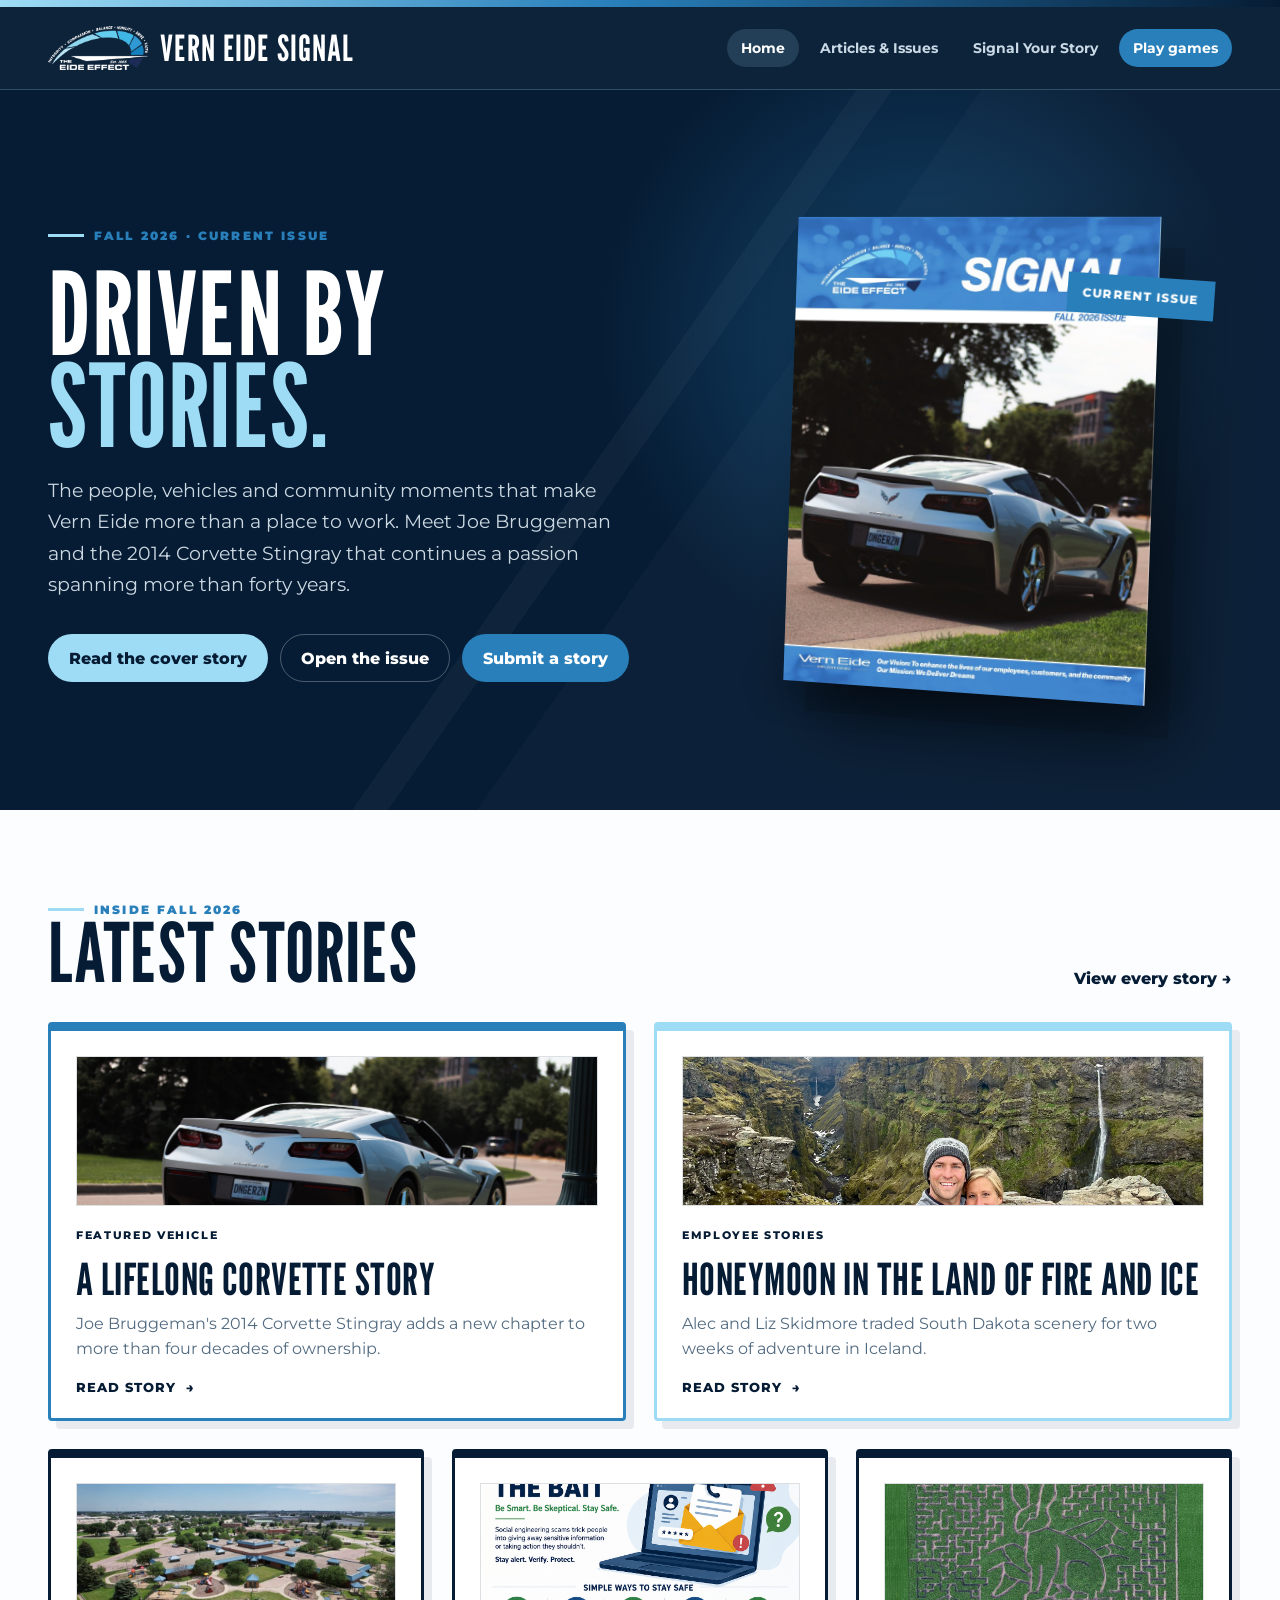
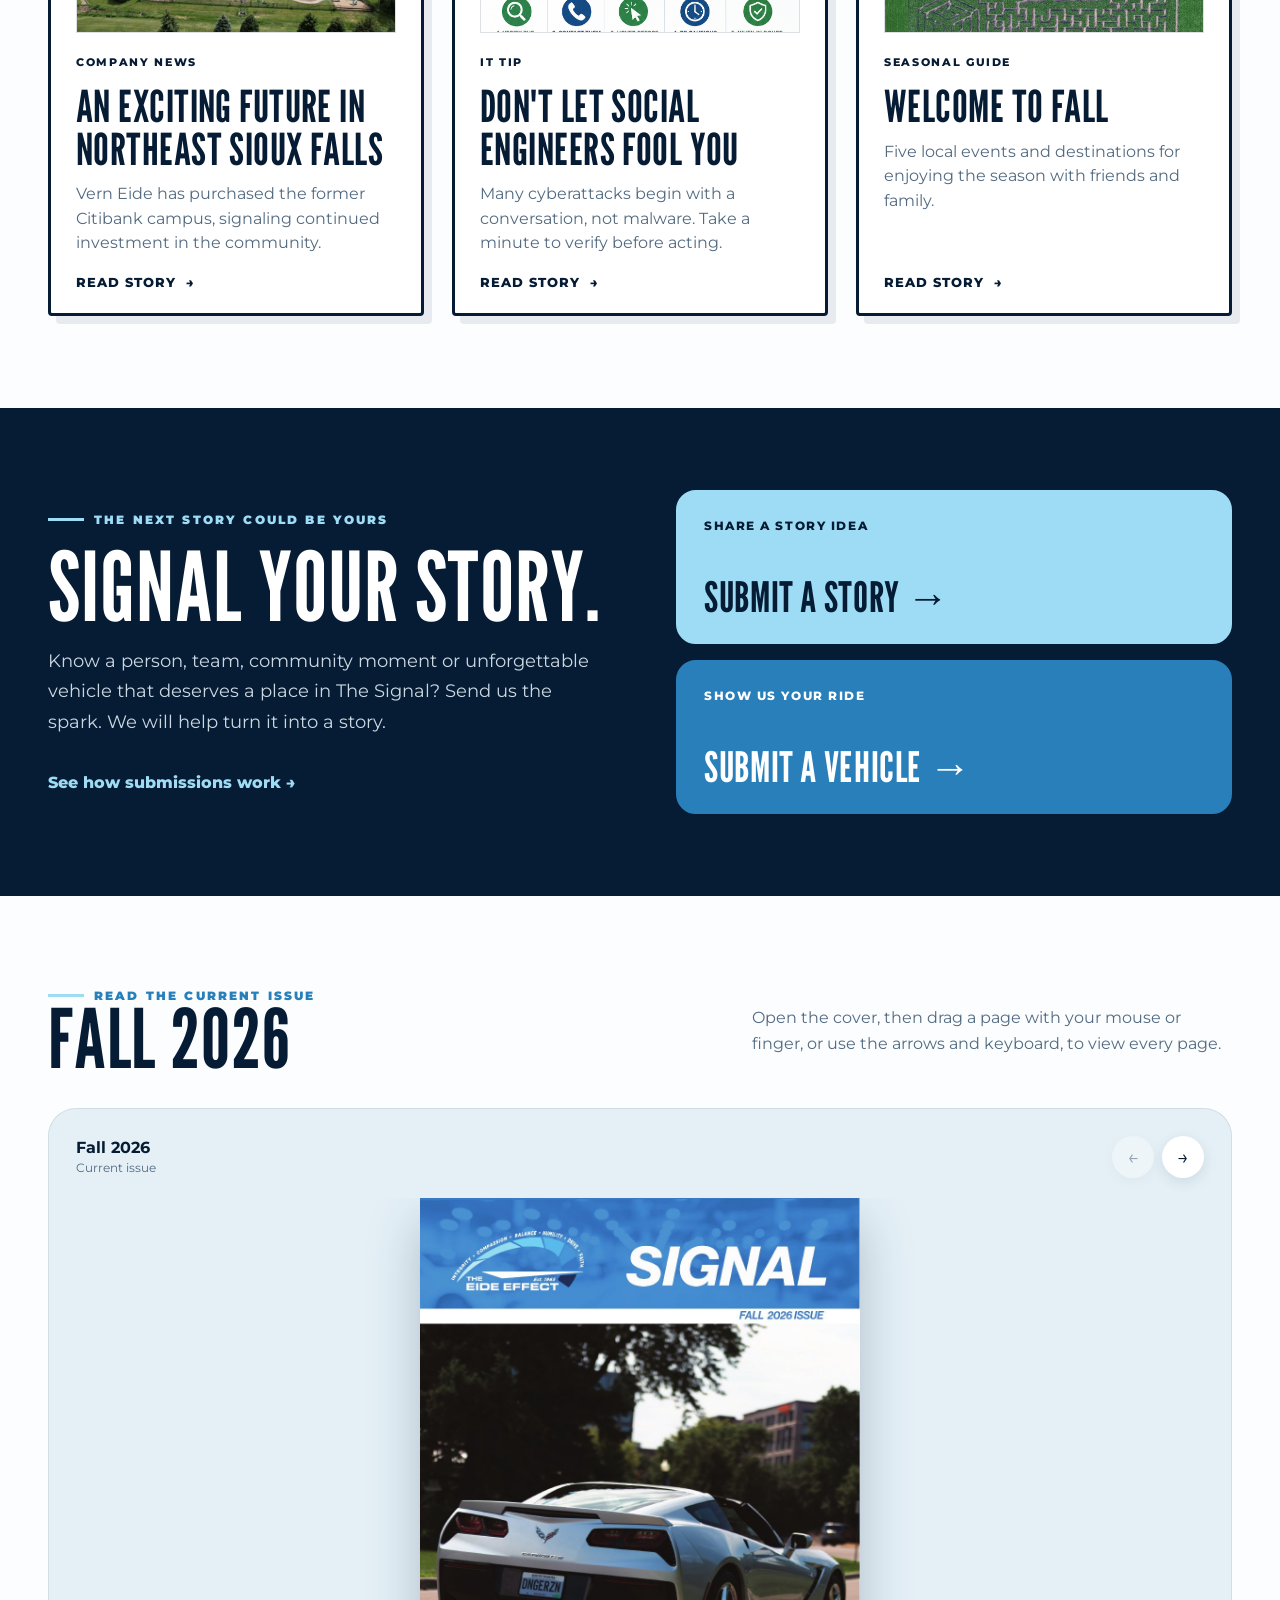
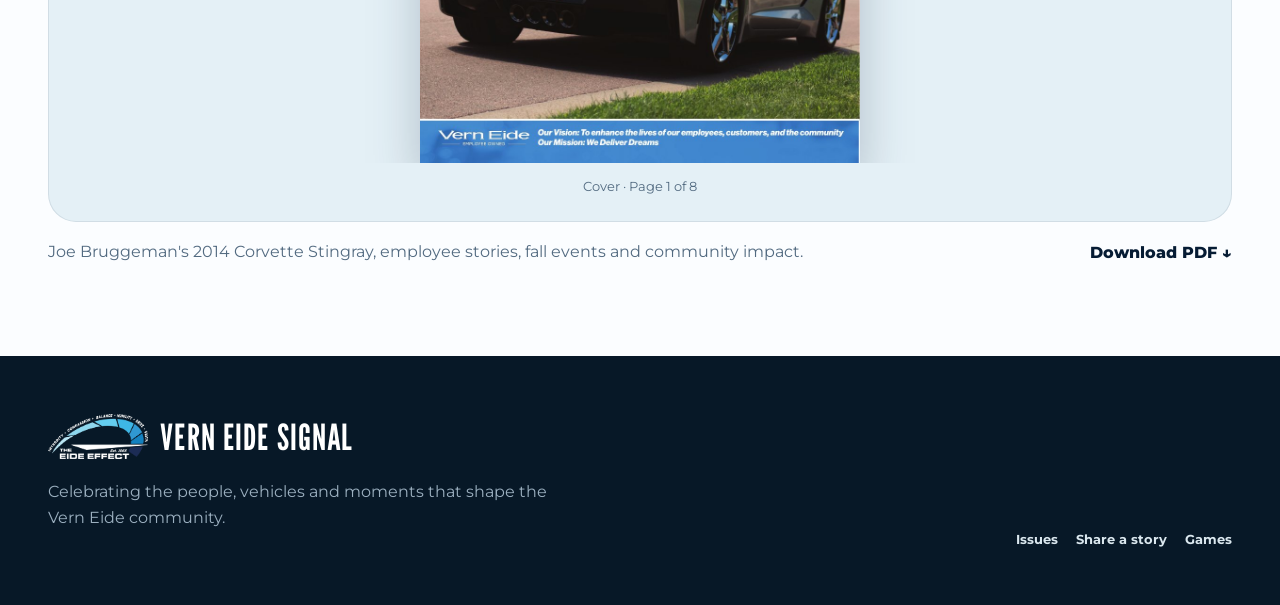
==== commit a2e2936b: "Add Signal Your Story submissions" ====
--- a/index.html
+++ b/index.html
@@ -1,7 +1,8 @@
 <!doctype html><html lang="en"><head><meta charset="utf-8"><meta name="viewport" content="width=device-width,initial-scale=1"><meta name="description" content="Vern Eide Signal - stories, people and daily games from Vern Eide."><title>Vern Eide Signal</title><link rel="stylesheet" href="css/site.css"></head>
-<body><div class="site-shell"><div class="topline"></div><header class="site-header"><div class="nav-wrap"><a class="brand" href="./" aria-label="Vern Eide Signal home"><img class="brand-logo" src="assets/images/eide-effect-logo.png" alt="The Eide Effect"><span class="brand-word">Vern Eide Signal</span></a><button class="menu-button" aria-label="Open menu" aria-expanded="false">☰</button><nav class="site-nav" aria-label="Primary"><a href="./" aria-current="page">Home</a><a href="articles/">Articles &amp; Issues</a><a href="games/" class="nav-games">Play games</a></nav></div></header>
-<main><section class="hero"><div class="hero-inner"><div><div class="eyebrow">Fall 2026 · Current issue</div><h1>Driven by <em>stories.</em></h1><p class="hero-copy">The people, vehicles and community moments that make Vern Eide more than a place to work. Meet Joe Bruggeman and the 2014 Corvette Stingray that continues a passion spanning more than forty years.</p><div class="button-row"><button class="button button-primary" data-article="joe-corvette">Read the cover story</button><a class="button button-secondary" href="#current-issue">Open the issue</a></div></div><a class="cover-stage" href="#current-issue" aria-label="Open the current Fall 2026 issue"><span class="issue-tab">Current issue</span><img class="issue-cover" src="assets/pages/fall26/page-1.jpg" alt="Cover of Vern Eide Signal, Fall 2026"></a></div></section>
+<body><div class="site-shell"><div class="topline"></div><header class="site-header"><div class="nav-wrap"><a class="brand" href="./" aria-label="Vern Eide Signal home"><img class="brand-logo" src="assets/images/eide-effect-logo.png" alt="The Eide Effect"><span class="brand-word">Vern Eide Signal</span></a><button class="menu-button" aria-label="Open menu" aria-expanded="false">☰</button><nav class="site-nav" aria-label="Primary"><a href="./" aria-current="page">Home</a><a href="articles/">Articles &amp; Issues</a><a href="signal-your-story/">Signal Your Story</a><a href="games/" class="nav-games">Play games</a></nav></div></header>
+<main><section class="hero"><div class="hero-inner"><div><div class="eyebrow">Fall 2026 · Current issue</div><h1>Driven by <em>stories.</em></h1><p class="hero-copy">The people, vehicles and community moments that make Vern Eide more than a place to work. Meet Joe Bruggeman and the 2014 Corvette Stingray that continues a passion spanning more than forty years.</p><div class="button-row"><button class="button button-primary" data-article="joe-corvette">Read the cover story</button><a class="button button-secondary" href="#current-issue">Open the issue</a><a class="button button-story" href="signal-your-story/">Submit a story</a></div></div><a class="cover-stage" href="#current-issue" aria-label="Open the current Fall 2026 issue"><span class="issue-tab">Current issue</span><img class="issue-cover" src="assets/pages/fall26/page-1.jpg" alt="Cover of Vern Eide Signal, Fall 2026"></a></div></section>
 <section class="section"><div class="section-head"><div><div class="eyebrow">Inside Fall 2026</div><h2 class="section-title">Latest stories</h2></div><a class="text-link" href="articles/">View every story &rarr;</a></div><div class="article-grid" data-article-grid data-limit="5"></div></section>
+<section class="story-callout"><div class="story-callout-inner"><div class="story-callout-copy"><div class="eyebrow">The next story could be yours</div><h2>Signal your story.</h2><p>Know a person, team, community moment or unforgettable vehicle that deserves a place in The Signal? Send us the spark. We will help turn it into a story.</p><a class="text-link" href="signal-your-story/">See how submissions work &rarr;</a></div><div class="story-callout-actions"><a class="story-action story-action-primary" href="mailto:vvinewsletters@gmail.com?subject=Signal%20story%20idea&amp;body=Name%3A%0ADealership%20or%20department%3A%0AStory%20idea%3A"><span>Share a story idea</span><strong>Submit a story &rarr;</strong></a><a class="story-action story-action-secondary" href="https://docs.google.com/forms/d/e/1FAIpQLSchF0jBpURa2YtXoCJPBEZLDNKrcxHf_GjSnQ3JJcbVLyBfLQ/viewform?usp=header" target="_blank" rel="noopener noreferrer external"><span>Show us your ride</span><strong>Submit a vehicle &rarr;</strong></a></div></div></section>
 <section class="section current-reader" id="current-issue"><div class="section-head"><div><div class="eyebrow">Read the current issue</div><h2 class="section-title">Fall 2026</h2></div><p class="section-intro">Open the cover, then drag a page with your mouse or finger, or use the arrows and keyboard, to view every page.</p></div><div class="archive-layout current-issue-layout"><aside class="issue-list" id="issueList" data-current-only="true" aria-label="Current issue"></aside><div><div class="reader"><div class="reader-mobile-tools"><label class="issue-select-wrap" for="issueSelect">Issue<select id="issueSelect" aria-label="Select an issue"></select></label><button id="readerViewToggle" type="button" aria-pressed="false">View full spread</button></div><div class="reader-top"><div class="reader-title"><strong id="readerTitle"></strong><span id="readerSubtitle"></span></div><div class="reader-actions"><button id="prevPage" aria-label="Previous page">←</button><button id="nextPage" aria-label="Next page">→</button></div></div><div class="book-stage"><div class="book cover" id="book" role="group" aria-label="Interactive issue reader. Drag left or right to turn pages."><img class="book-page book-page-left" id="readerPageLeft" alt=""><img class="book-page book-page-right" id="readerPageRight" alt=""></div></div><div class="page-count" id="pageCount"></div></div><div class="issue-note"><p id="issueNote"></p><a class="download-link" id="issueDownload" download>Download PDF ↓</a></div></div></div></section></main>
-<footer class="site-footer"><div class="footer-inner"><div><a class="brand" href="./"><img class="brand-logo" src="assets/images/eide-effect-logo.png" alt="The Eide Effect"><span class="brand-word">Vern Eide Signal</span></a><p>Celebrating the people, vehicles and moments that shape the Vern Eide community.</p></div><div class="footer-links"><a href="articles/">Issues</a><a href="games/">Games</a></div></div></footer></div>
+<footer class="site-footer"><div class="footer-inner"><div><a class="brand" href="./"><img class="brand-logo" src="assets/images/eide-effect-logo.png" alt="The Eide Effect"><span class="brand-word">Vern Eide Signal</span></a><p>Celebrating the people, vehicles and moments that shape the Vern Eide community.</p></div><div class="footer-links"><a href="articles/">Issues</a><a href="signal-your-story/">Share a story</a><a href="games/">Games</a></div></div></footer></div>
 <div class="article-modal" id="articleModal" aria-hidden="true"><div class="modal-scrim" data-close-modal></div><article class="article-sheet" role="dialog" aria-modal="true" aria-labelledby="articleTitle"><button class="modal-close" data-close-modal aria-label="Close article">×</button><div id="articleContent"></div></article></div><script src="js/content.js"></script><script src="js/site.js"></script><script src="js/reader.js"></script></body></html>
--- a/css/site.css
+++ b/css/site.css
@@ -50,6 +50,7 @@
 .button:hover { transform:translateY(-2px); }
 .button-primary { background:var(--baby-blue); color:var(--ink); }
 .button-secondary { border-color:rgba(255,255,255,.28); color:white; background:transparent; }
+.button-story { background:var(--medium-blue); color:white; }
 .cover-stage { position:relative; min-height:550px; display:grid; place-items:center; perspective:1400px; cursor:pointer; outline:none; --cover-shift-x:0px; --cover-shift-y:0px; --cover-tilt-x:0deg; --cover-tilt-y:0deg; --tab-shift-x:0px; --tab-shift-y:0px; }
 .cover-stage::after { content:""; position:absolute; width:74%; height:30px; bottom:34px; background:#06111c; filter:blur(18px); border-radius:50%; opacity:.72; pointer-events:none; }
 .issue-cover { width:min(370px,80%); aspect-ratio:630/810; object-fit:cover; transform:translate3d(var(--cover-shift-x),var(--cover-shift-y),0) rotateX(var(--cover-tilt-x)) rotateY(calc(-12deg + var(--cover-tilt-y))) rotateZ(2deg); box-shadow:24px 30px 0 rgba(0,0,0,.12),30px 40px 70px rgba(0,0,0,.5); position:relative; z-index:2; transition:transform .35s ease,box-shadow .35s ease; pointer-events:none; will-change:transform; }
@@ -87,10 +88,44 @@
 .page-fan img:nth-child(1) { left:10%; top:28px; transform:rotate(-8deg); }
 .page-fan img:nth-child(2) { left:34%; top:0; transform:rotate(4deg); }
 
+.story-callout { background:var(--ink); color:#fff; }
+.story-callout-inner { max-width:1240px; margin:auto; padding:82px 28px; display:grid; grid-template-columns:1fr 1fr; gap:72px; align-items:center; }
+.story-callout-copy .eyebrow { color:var(--baby-blue); }
+.story-callout-copy h2 { margin:20px 0; font:400 clamp(62px,8vw,96px)/.82 "Gotham Condensed","League Gothic","Arial Narrow",sans-serif; letter-spacing:.01em; text-transform:uppercase; }
+.story-callout-copy p { max-width:590px; color:#cbd8e2; font-size:18px; line-height:1.7; }
+.story-callout-copy .text-link { display:inline-block; margin-top:18px; color:var(--baby-blue); }
+.story-callout-actions { display:grid; gap:16px; }
+.story-action { min-height:154px; padding:26px; border:2px solid rgba(255,255,255,.25); border-radius:20px; display:flex; flex-direction:column; justify-content:space-between; transition:transform .2s ease,box-shadow .2s ease; }
+.story-action:hover { transform:translate(-3px,-4px); box-shadow:9px 10px 0 rgba(0,0,0,.22); }
+.story-action span { font-size:12px; font-weight:800; letter-spacing:.13em; text-transform:uppercase; }
+.story-action strong { font:400 42px/.9 "Gotham Condensed","League Gothic","Arial Narrow",sans-serif; letter-spacing:.015em; text-transform:uppercase; }
+.story-action-primary { background:var(--baby-blue); color:var(--ink); border-color:var(--baby-blue); }
+.story-action-secondary { background:var(--medium-blue); color:#fff; border-color:var(--medium-blue); }
+
 .page-hero { background:var(--ink); color:white; padding:70px 28px 76px; }
 .page-hero-inner { max-width:1184px; margin:auto; }
 .page-hero h1 { font:400 clamp(72px,10vw,126px)/.8 "Gotham Condensed", "League Gothic", "Arial Narrow", sans-serif; letter-spacing:.01em; text-transform:uppercase; margin:28px 0 20px; }
 .page-hero p { color:#cbd8e2; max-width:660px; line-height:1.65; font-size:18px; }
+
+.story-page-hero { background:linear-gradient(125deg,var(--ink),var(--ink-2) 58%,var(--medium-blue)); }
+.submission-section { max-width:1184px; }
+.submission-grid { display:grid; grid-template-columns:repeat(2,minmax(0,1fr)); gap:26px; }
+.submission-card { position:relative; min-height:500px; overflow:hidden; padding:42px; border-radius:28px; display:flex; flex-direction:column; box-shadow:var(--shadow); }
+.submission-card .eyebrow,.submission-card h2,.submission-card p,.submission-card a { position:relative; z-index:2; }
+.submission-card h2 { margin:20px 0; font:400 clamp(58px,6vw,78px)/.84 "Gotham Condensed","League Gothic","Arial Narrow",sans-serif; text-transform:uppercase; }
+.submission-card p { max-width:520px; margin:0 0 28px; font-size:17px; line-height:1.7; }
+.submission-number { position:absolute; right:18px; bottom:-34px; font:400 220px/.8 "League Gothic","Arial Narrow",sans-serif; opacity:.09; }
+.story-submission { background:var(--ink); color:#fff; }
+.story-submission .eyebrow { color:var(--baby-blue); }
+.story-submission p { color:#cbd8e2; }
+.vehicle-submission { background:var(--baby-blue); color:var(--ink); }
+.vehicle-submission .eyebrow { color:var(--ink-2); }
+.vehicle-submission .eyebrow::before { background:var(--medium-blue); }
+.submission-button { align-self:flex-start; margin-top:auto; }
+.story-submission .submission-button { background:var(--baby-blue); color:var(--ink); }
+.vehicle-submission .submission-button { background:var(--ink); color:#fff; }
+.submission-address { display:inline-block; margin-top:18px; font-size:13px; font-weight:700; }
+.story-submission .submission-address { color:var(--baby-blue); }
 
 .archive-layout { display:grid; grid-template-columns:260px 1fr; gap:46px; align-items:start; }
 .current-issue-layout { grid-template-columns:1fr; }
@@ -180,13 +215,14 @@
 .corrupt-note { margin-top:28px; padding:16px 18px; border:1px dashed #bdc8cd; border-radius:14px; color:var(--muted); font-size:13px; }
 
 @media (max-width:900px) {
-  .hero-inner,.dispatch-inner { grid-template-columns:1fr; }
+  .hero-inner,.dispatch-inner,.story-callout-inner { grid-template-columns:1fr; }
   .hero-inner { padding-top:60px; }
   .cover-stage { min-height:460px; }
   .article-card,.article-card:first-child,.article-card:nth-child(2) { grid-column:span 6; }
   .archive-layout { grid-template-columns:1fr; }
   .issue-list { position:static; grid-template-columns:repeat(2,1fr); }
   .game-feature-grid { grid-template-columns:1fr; }
+  .submission-grid { grid-template-columns:1fr; }
 }
 @media (max-width:680px) {
   .nav-wrap { min-height:70px;padding:0 18px; }
@@ -205,6 +241,17 @@
   .page-hero .eyebrow { justify-content:center; }
   .page-hero p { margin-inline:auto; }
   .section,.dispatch-inner { padding:64px 20px; }
+  .story-callout-inner { padding:64px 20px; gap:38px; text-align:center; }
+  .story-callout-copy .eyebrow { justify-content:center; }
+  .story-callout-copy p { margin-inline:auto; }
+  .story-callout-actions { text-align:left; }
+  .story-action { min-height:138px; padding:22px; }
+  .story-action strong { font-size:38px; }
+  .submission-card { min-height:440px; padding:32px 26px; }
+  .submission-card .eyebrow { justify-content:center; }
+  .submission-card { text-align:center; align-items:center; }
+  .submission-card[data-submission-href] { cursor:pointer; }
+  .submission-button { align-self:center; }
   .section-head { align-items:start;flex-direction:column; }
   .article-card,.article-card:first-child,.article-card:nth-child(2) { grid-column:1/-1; min-height:250px; }
   .brand-logo { width:74px; height:34px; }.brand-word{font-size:29px}
